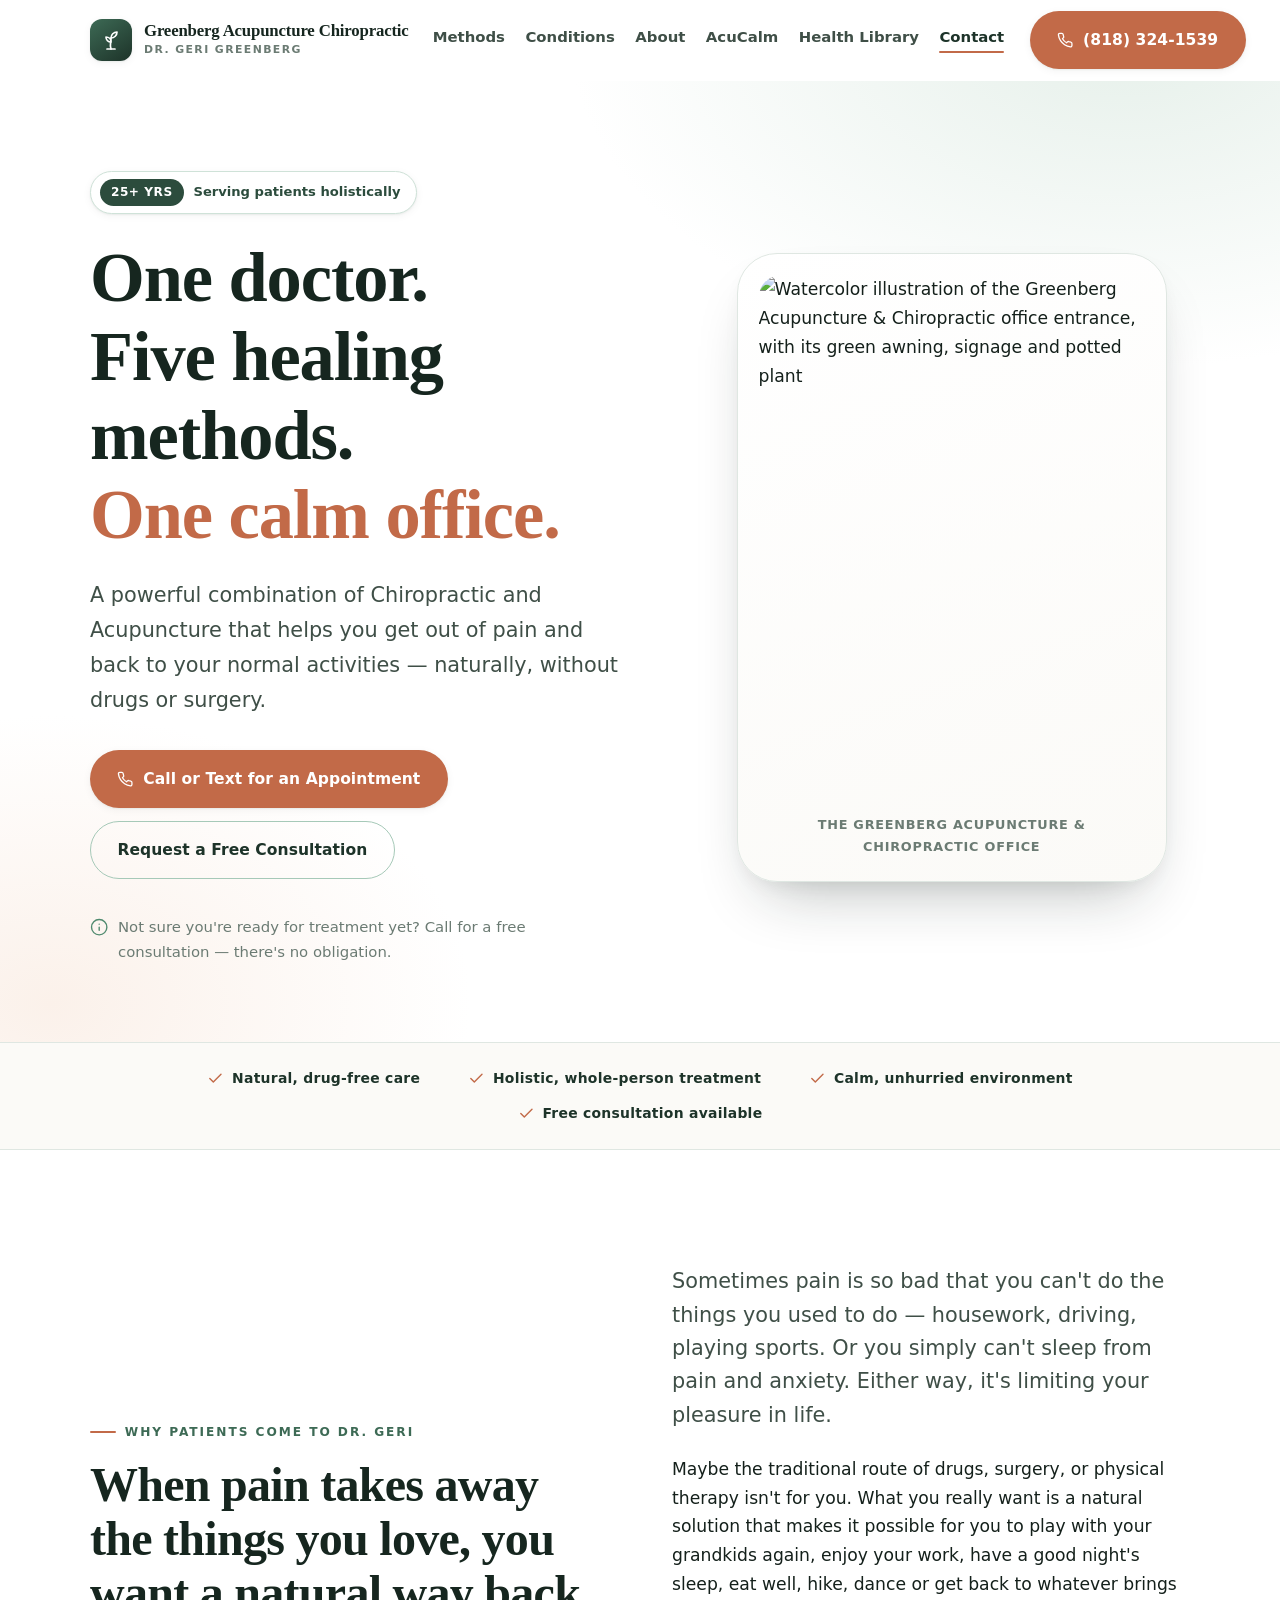
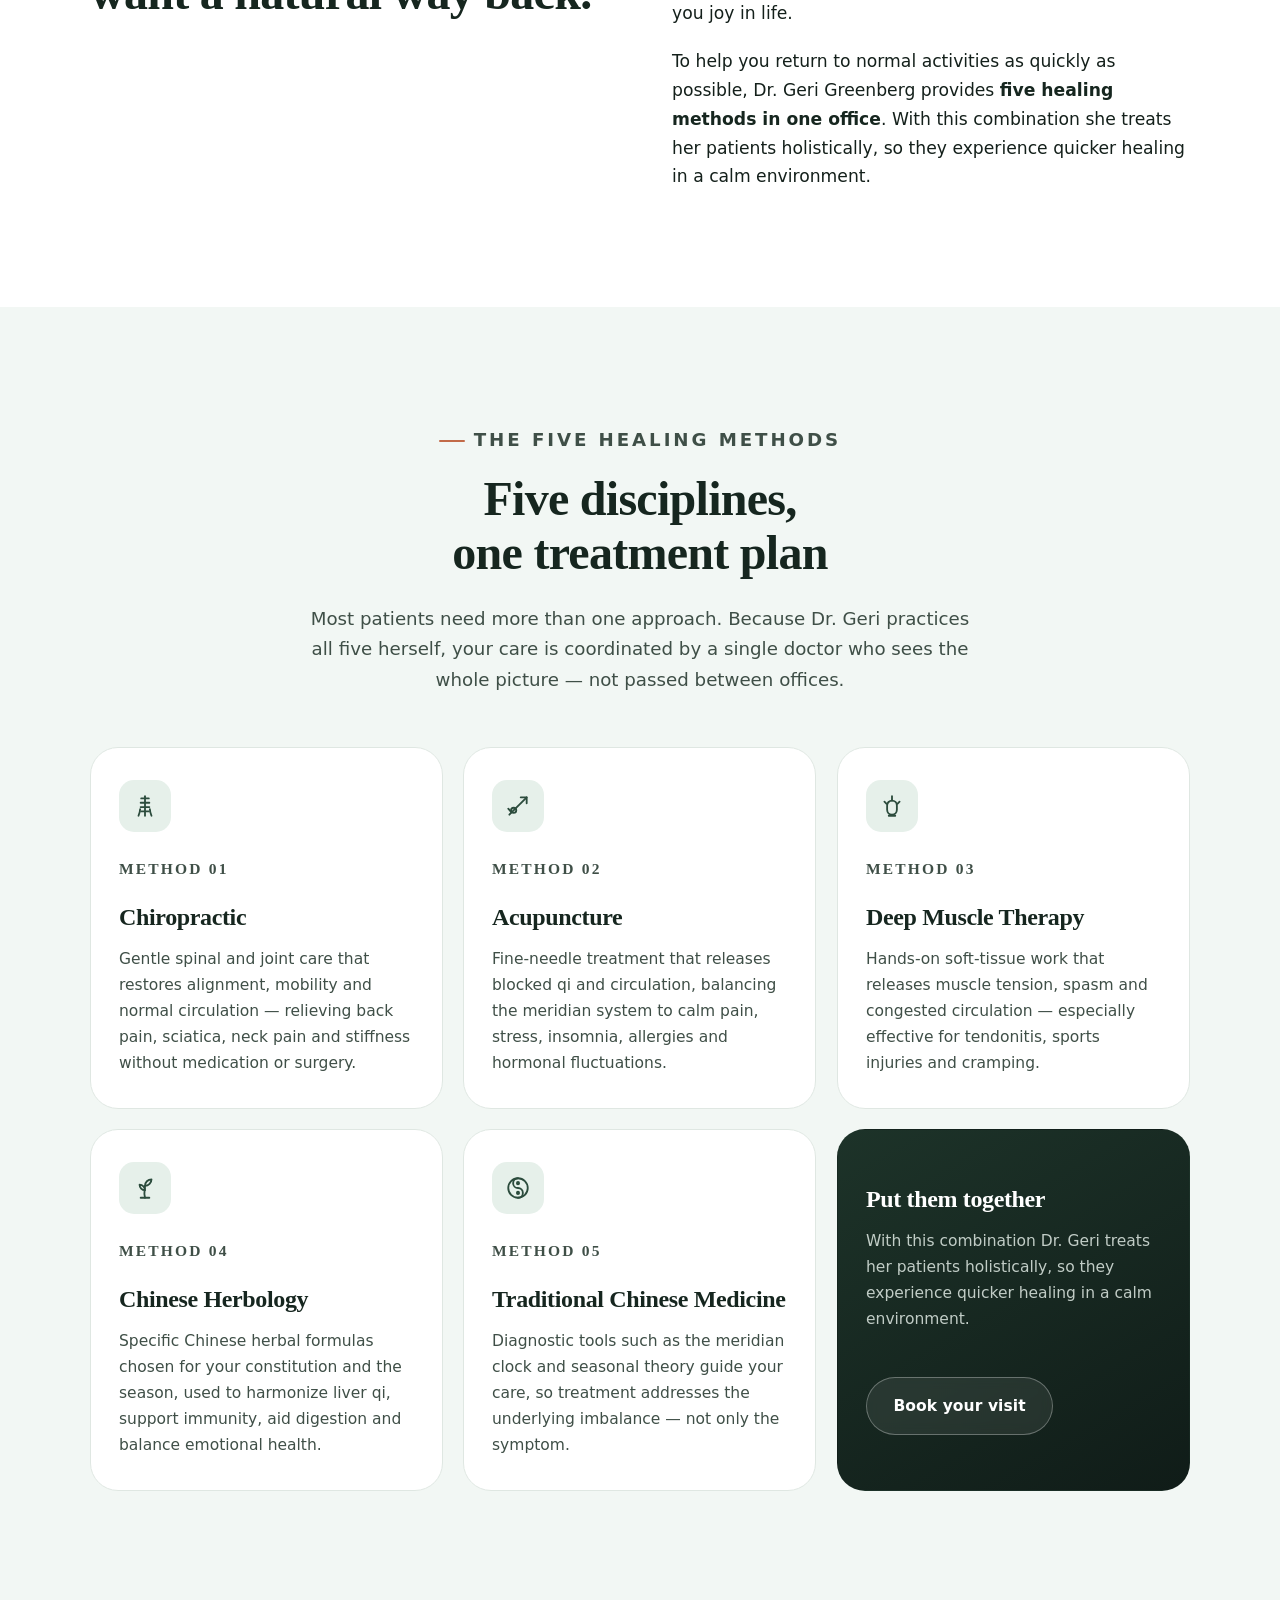
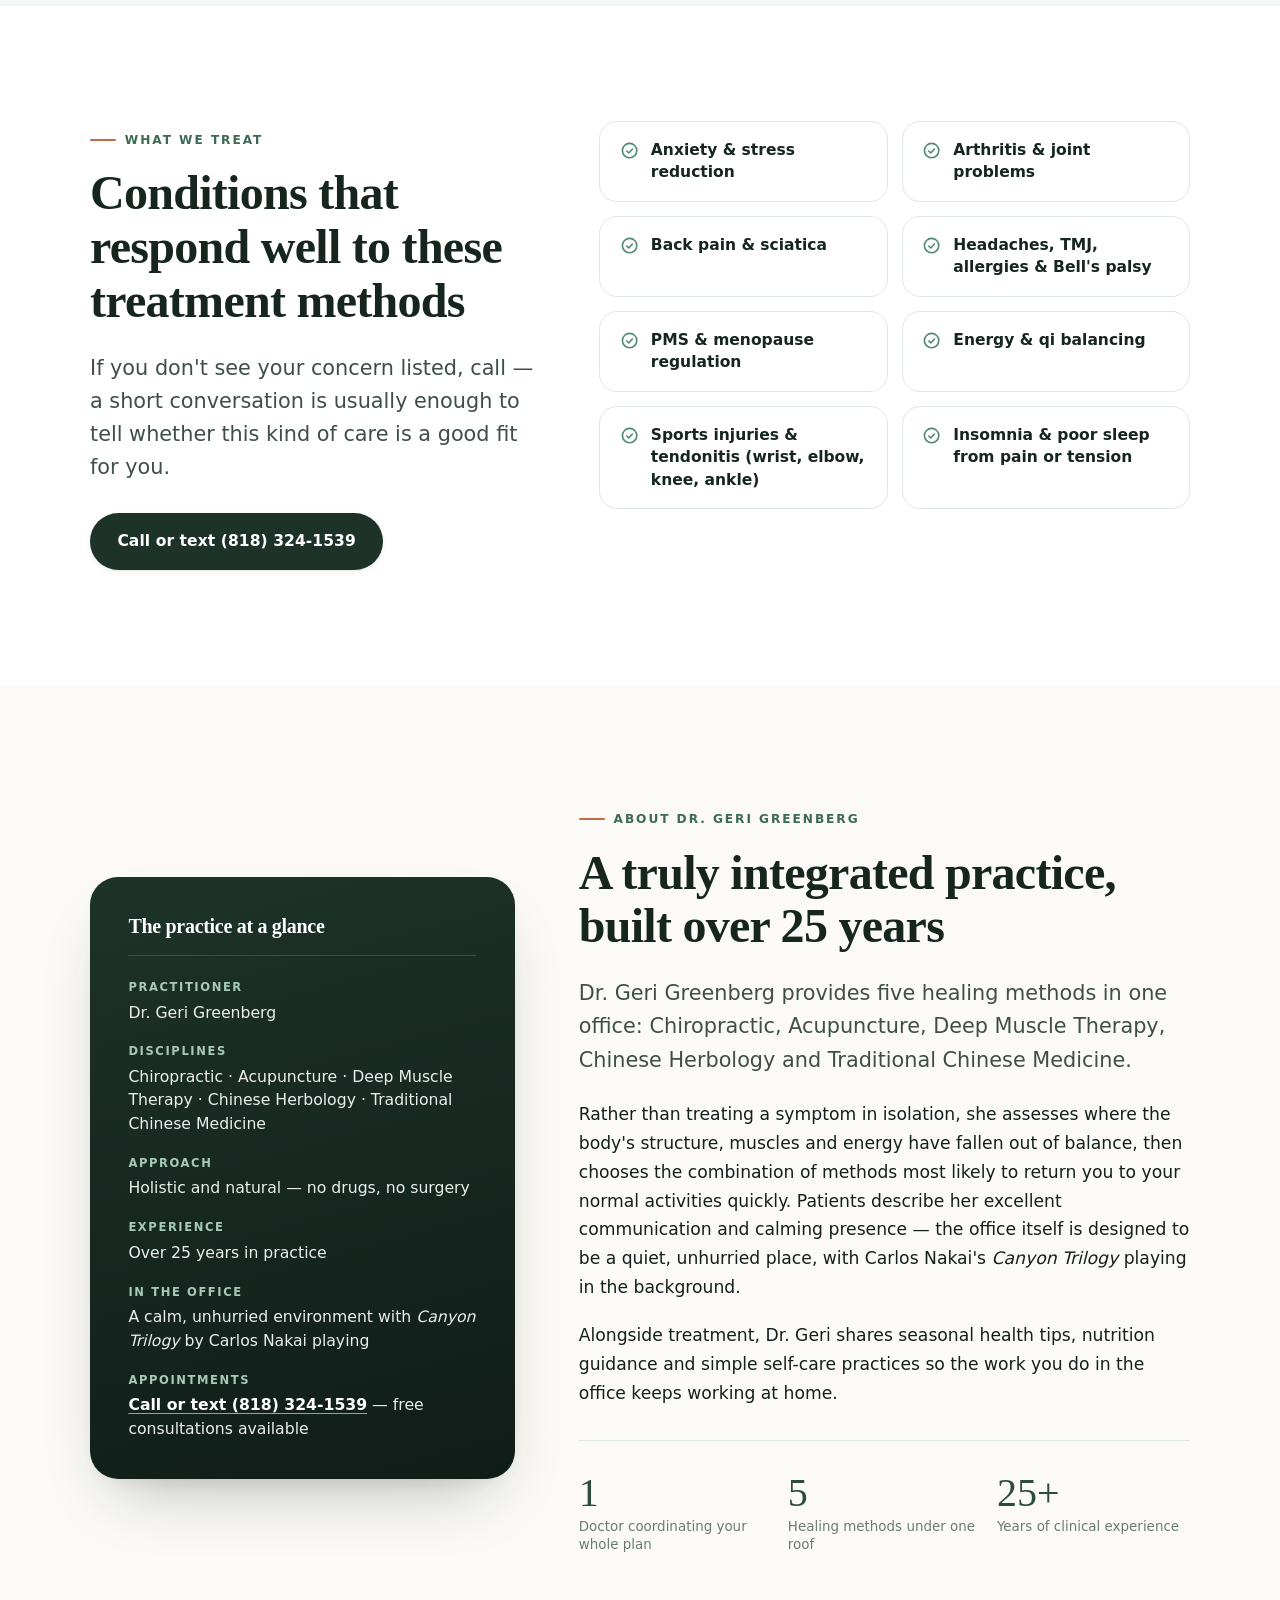
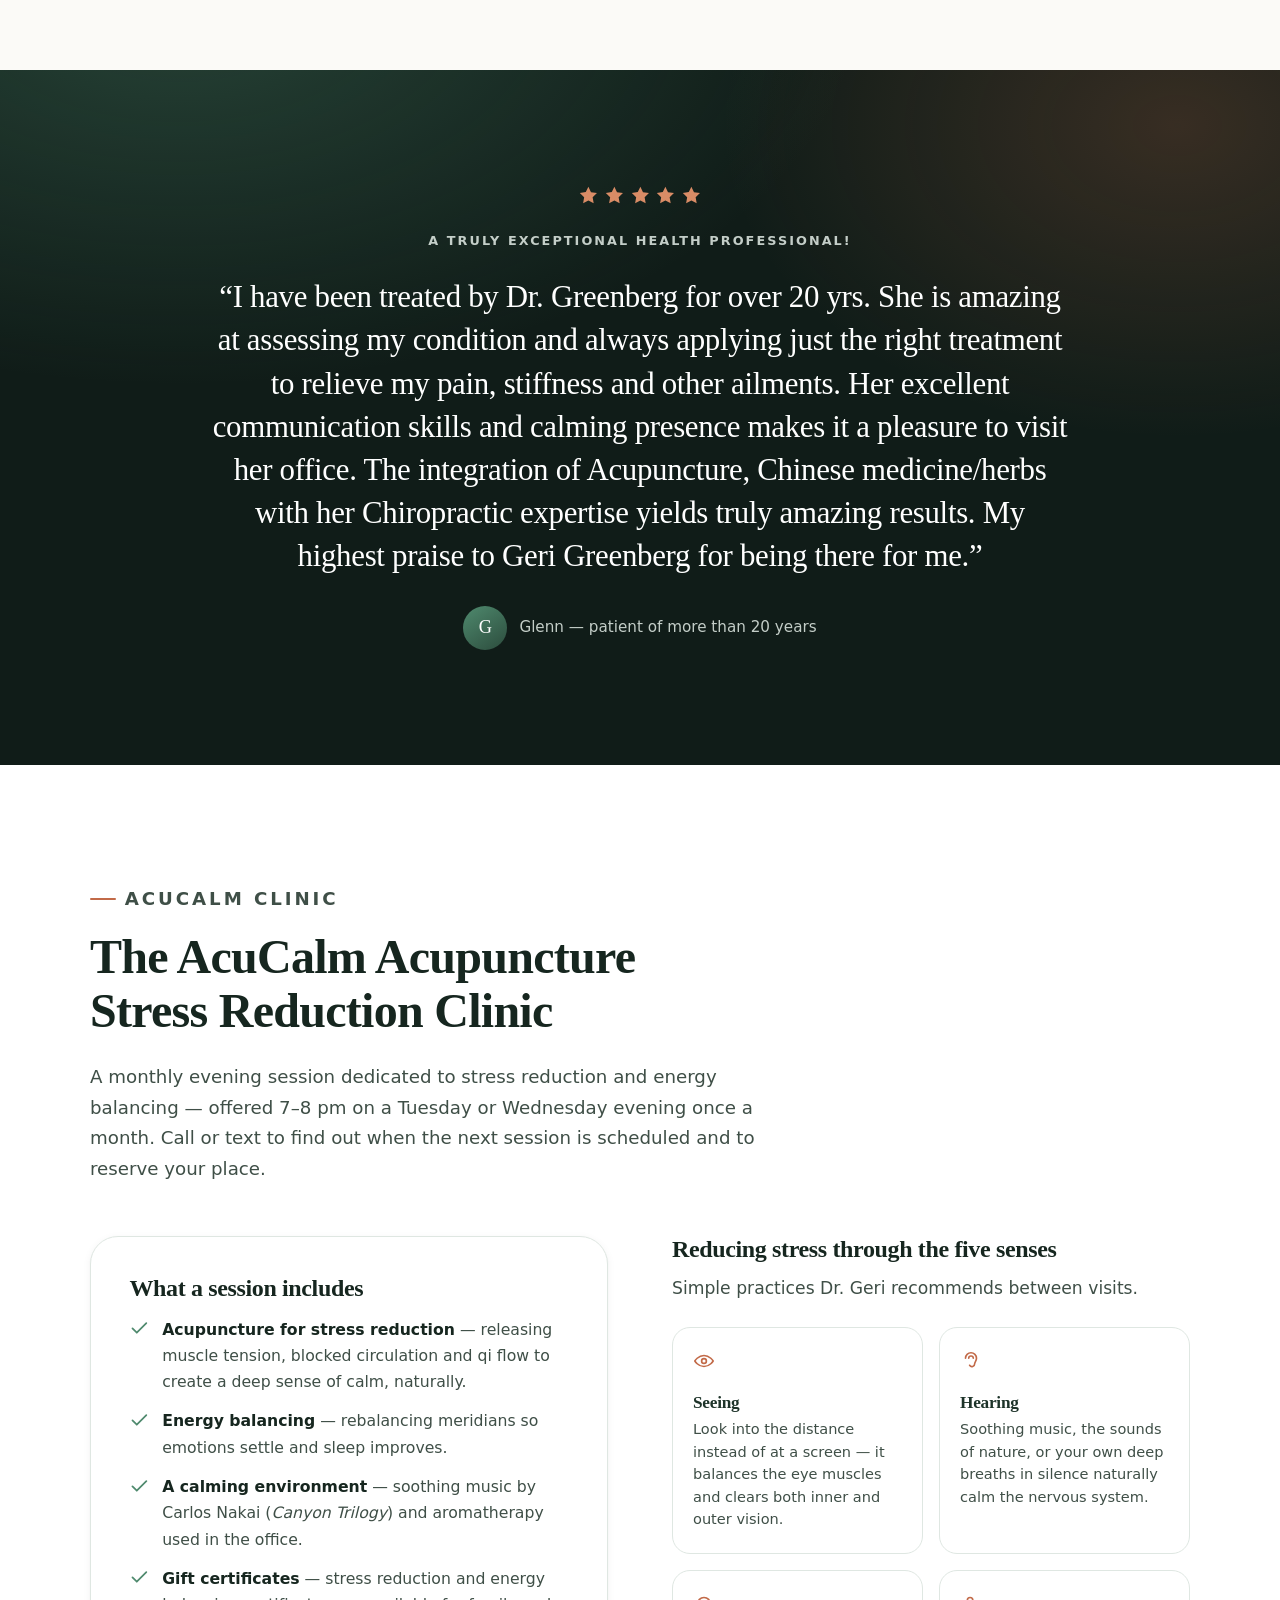
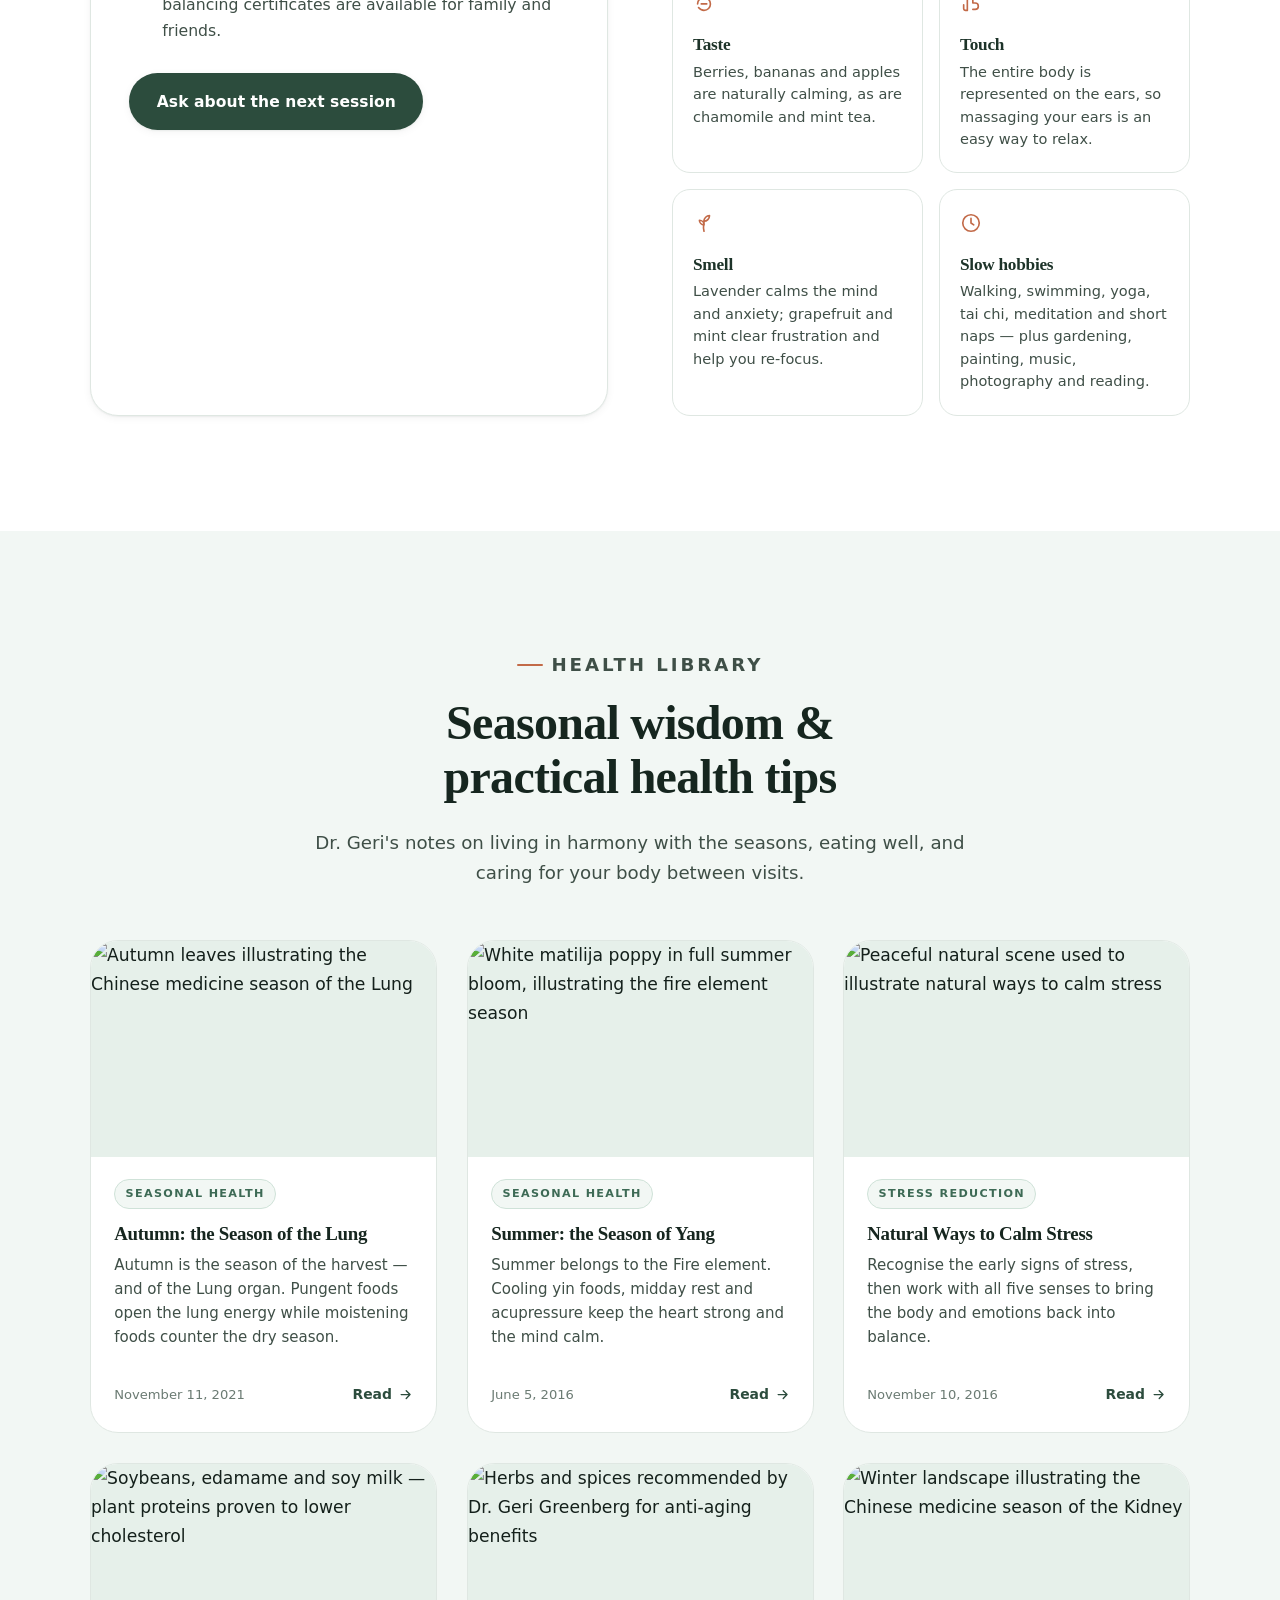
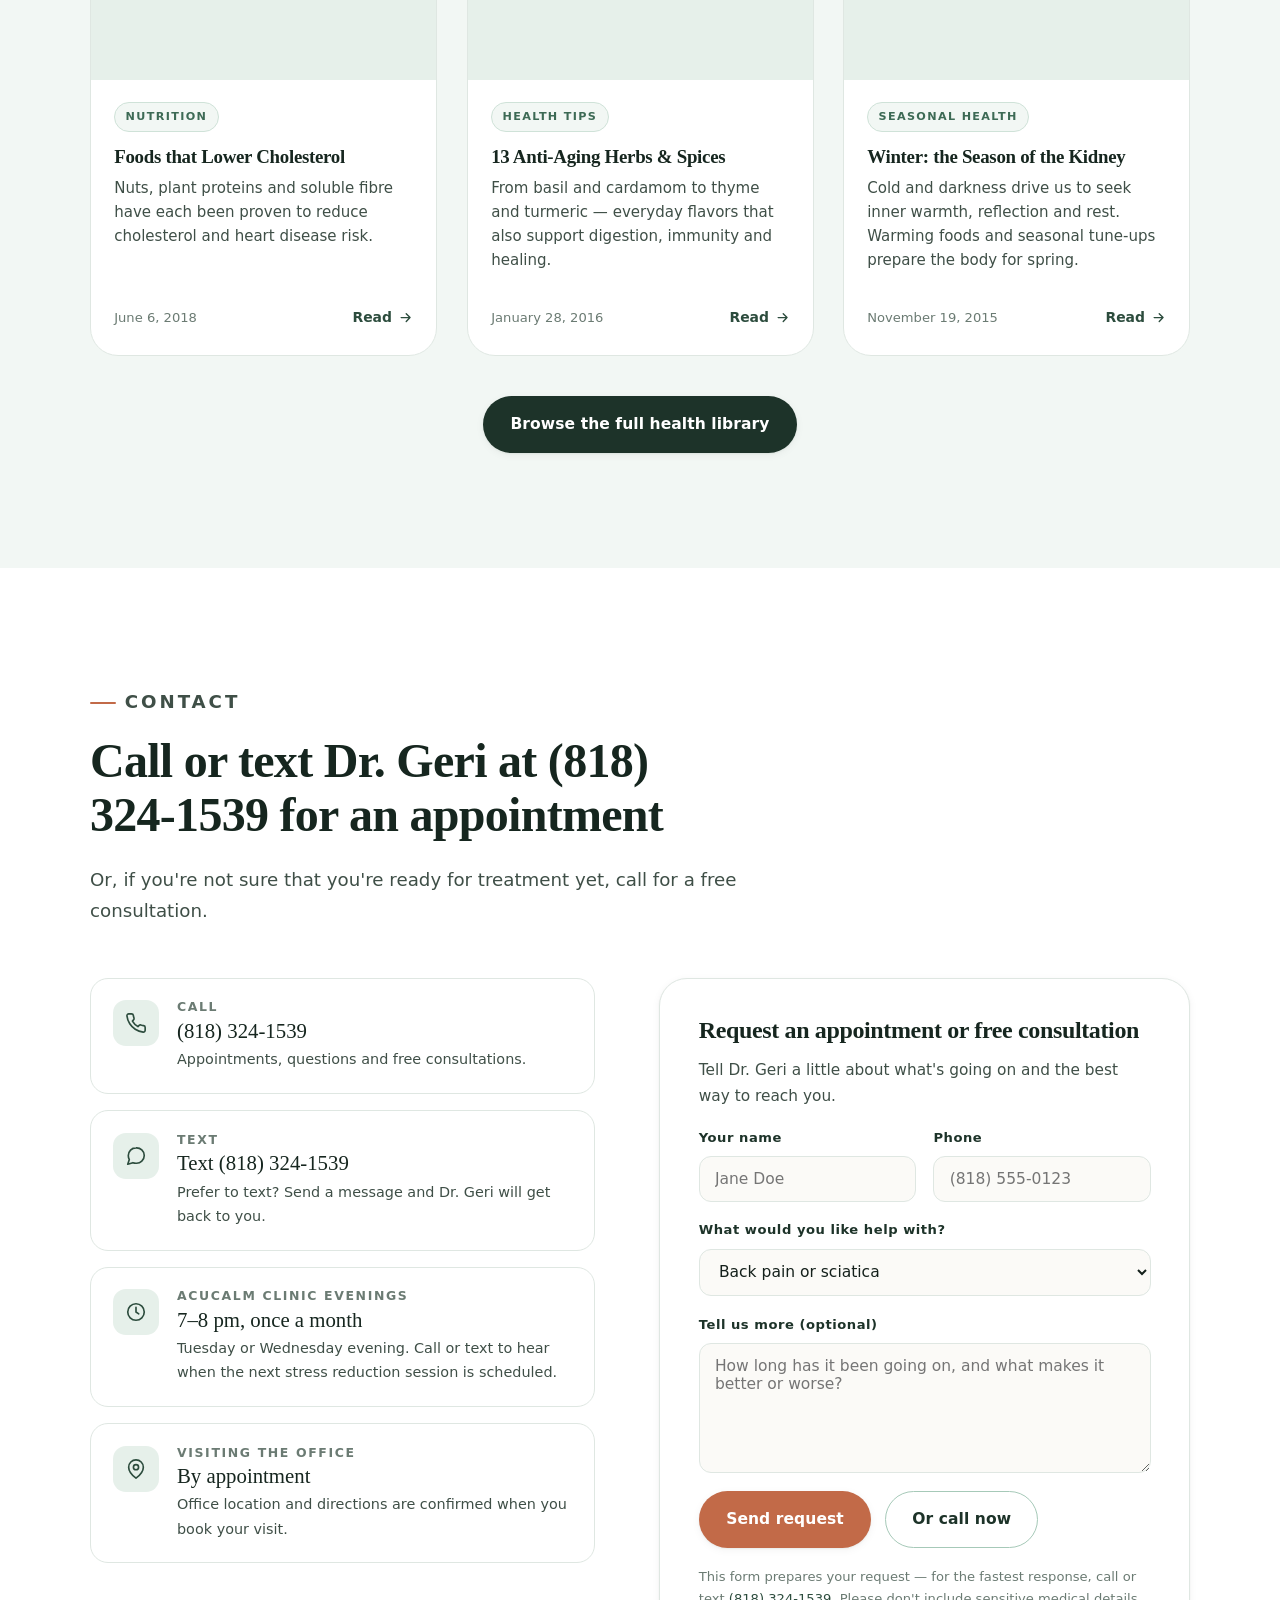
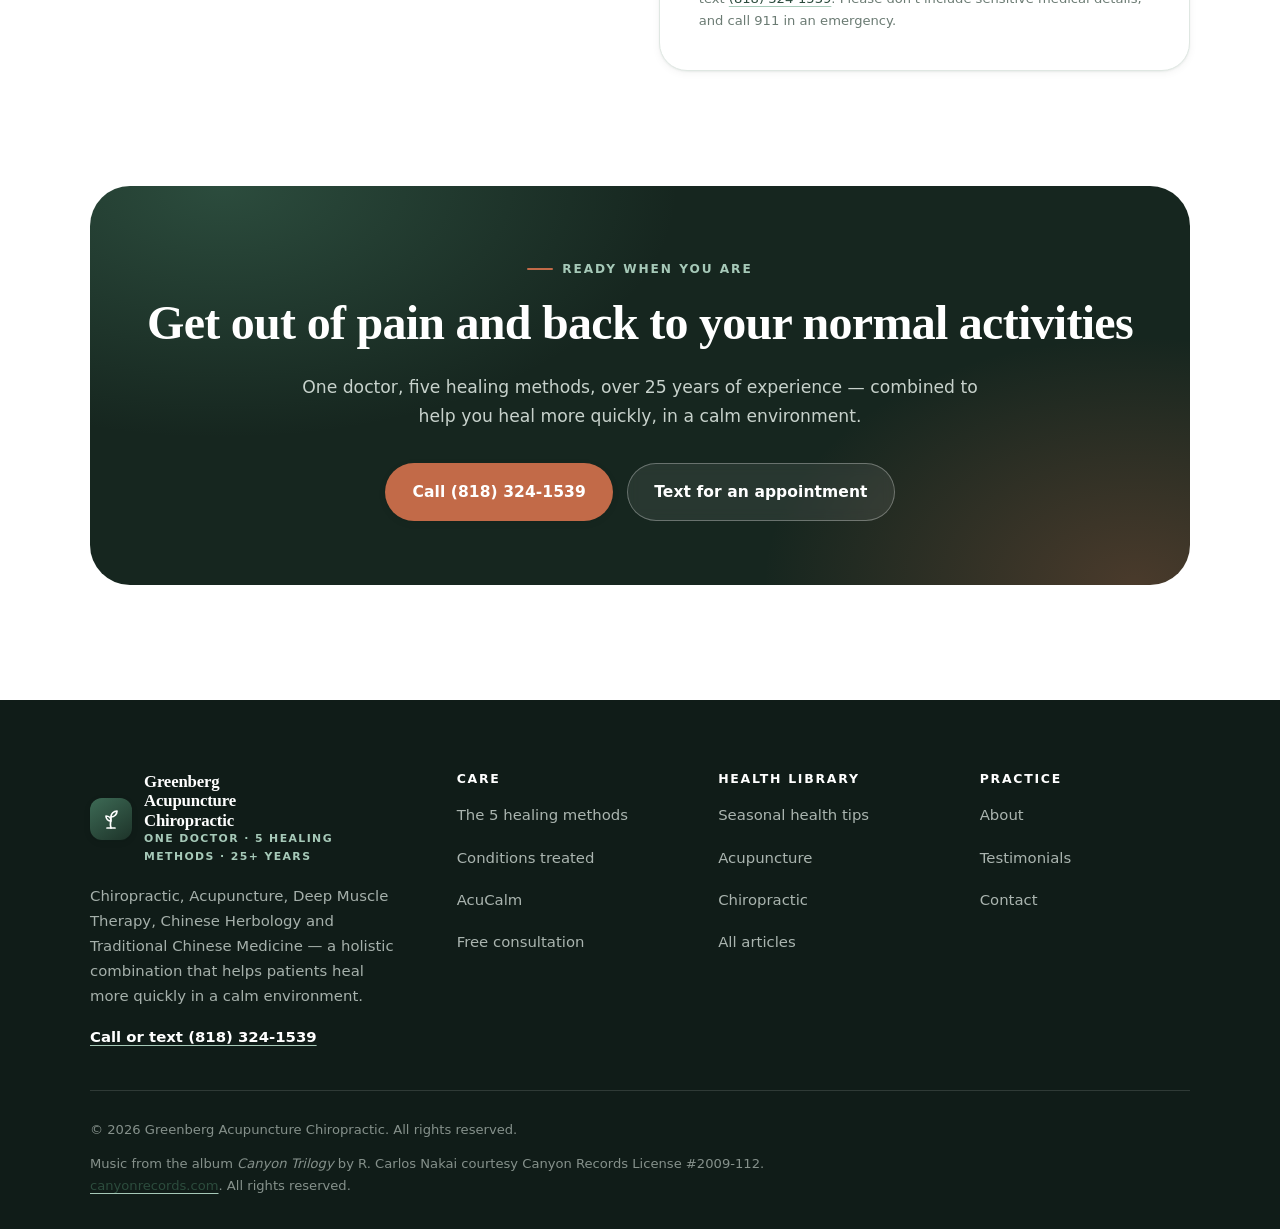
==== index.html @ 5a4ff33c "feat: website redesign" ====
<!DOCTYPE html>
<html lang="en">
<head>
<meta charset="utf-8">
<meta name="viewport" content="width=device-width, initial-scale=1">
<title>Greenberg Acupuncture Chiropractic | Dr. Geri Greenberg — 5 Healing Methods, One Office</title>
<meta name="description" content="Dr. Geri Greenberg combines Chiropractic, Acupuncture, Deep Muscle Therapy, Chinese Herbology and Traditional Chinese Medicine in one calm office. Over 25 years helping patients get out of pain naturally. Call or text (818) 324-1539.">
<meta name="keywords" content="acupuncture, chiropractic, Chinese herbology, deep muscle therapy, traditional Chinese medicine, back pain, sciatica, stress reduction, Dr. Geri Greenberg">
<meta name="author" content="Dr. Geri Greenberg, Greenberg Acupuncture Chiropractic">
<meta name="theme-color" content="#2c4c3d">
<link rel="canonical" href="https://drgerigreenberg.com/">

<!-- Open Graph / social -->
<meta property="og:type" content="website">
<meta property="og:site_name" content="Greenberg Acupuncture Chiropractic">
<meta property="og:title" content="Greenberg Acupuncture Chiropractic | One Doctor, 5 Healing Methods">
<meta property="og:description" content="A natural, holistic path out of pain — Chiropractic, Acupuncture, Deep Muscle Therapy, Chinese Herbology and Traditional Chinese Medicine with Dr. Geri Greenberg. Over 25 years of experience.">
<meta property="og:url" content="https://drgerigreenberg.com/">
<meta property="og:image" content="https://drgerigreenberg.com/wp-content/uploads/2015/03/image3.jpg">
<meta name="twitter:card" content="summary_large_image">
<meta name="twitter:title" content="Greenberg Acupuncture Chiropractic | One Doctor, 5 Healing Methods">
<meta name="twitter:description" content="Chiropractic, Acupuncture, Deep Muscle Therapy, Chinese Herbology and Traditional Chinese Medicine in one calm office.">

<link rel="icon" href="assets/favicon.svg" type="image/svg+xml">
<link rel="apple-touch-icon" href="assets/favicon.svg">
<link rel="stylesheet" href="assets/css/styles.css">

<script type="application/ld+json">
{
  "@context": "https://schema.org",
  "@type": "MedicalBusiness",
  "name": "Greenberg Acupuncture Chiropractic",
  "description": "One doctor, five healing methods: Chiropractic, Acupuncture, Deep Muscle Therapy, Chinese Herbology and Traditional Chinese Medicine. Over 25 years of experience.",
  "url": "https://drgerigreenberg.com/",
  "telephone": "+1-818-324-1539",
  "image": "https://drgerigreenberg.com/wp-content/uploads/2015/03/image3.jpg",
  "founder": { "@type": "Person", "name": "Dr. Geri Greenberg" },
  "medicalSpecialty": ["Chiropractic", "Acupuncture", "TraditionalChineseMedicine"],
  "availableService": [
    { "@type": "MedicalTherapy", "name": "Chiropractic" },
    { "@type": "MedicalTherapy", "name": "Acupuncture" },
    { "@type": "MedicalTherapy", "name": "Deep Muscle Therapy" },
    { "@type": "MedicalTherapy", "name": "Chinese Herbology" },
    { "@type": "MedicalTherapy", "name": "Traditional Chinese Medicine" }
  ]
}
</script>
</head>
<body>
<a class="skip-link" href="#main">Skip to main content</a>

<!-- ================= HEADER ================= -->
<header class="site-header" id="siteHeader">
  <div class="wrap header-inner">
    <a class="brand" href="index.html" aria-label="Greenberg Acupuncture Chiropractic — home">
      <span class="brand__mark" aria-hidden="true">
        <svg viewBox="0 0 24 24" fill="none" stroke="currentColor" stroke-width="1.7" stroke-linecap="round" stroke-linejoin="round">
          <path d="M12 21c-1.5-4 0-7 0-11"></path>
          <path d="M12 10c0-3.3 2.7-6 6-6 0 3.3-2.7 6-6 6z"></path>
          <path d="M12 14c0-2.8-2.2-5-5-5 0 2.8 2.2 5 5 5z"></path>
          <path d="M8 21h8"></path>
        </svg>
      </span>
      <span>
        <span class="brand__name">Greenberg Acupuncture Chiropractic</span>
        <span class="brand__tag">Dr. Geri Greenberg</span>
      </span>
    </a>

    <button class="nav-toggle" id="navToggle" type="button" aria-expanded="false" aria-controls="primaryNav" aria-label="Open navigation menu">
      <span class="nav-toggle__bars" aria-hidden="true"><span></span><span></span><span></span></span>
    </button>

    <nav class="nav" id="primaryNav" aria-label="Primary">
      <ul class="nav__list">
        <li><a class="nav__link" href="#methods">Methods</a></li>
        <li><a class="nav__link" href="#conditions">Conditions</a></li>
        <li><a class="nav__link" href="#about">About</a></li>
        <li><a class="nav__link" href="#acucalm">AcuCalm</a></li>
        <li><a class="nav__link" href="health-library.html">Health Library</a></li>
        <li><a class="nav__link" href="#contact">Contact</a></li>
      </ul>
      <div class="nav__cta">
        <a class="btn btn--primary" href="tel:+18183241539">
          <svg viewBox="0 0 24 24" fill="none" stroke="currentColor" stroke-width="1.9" stroke-linecap="round" stroke-linejoin="round" aria-hidden="true"><path d="M22 16.9v3a2 2 0 0 1-2.2 2 19.8 19.8 0 0 1-8.6-3.1 19.5 19.5 0 0 1-6-6A19.8 19.8 0 0 1 2.1 4.2 2 2 0 0 1 4.1 2h3a2 2 0 0 1 2 1.7c.1 1 .4 1.9.7 2.8a2 2 0 0 1-.5 2.1L8.1 9.9a16 16 0 0 0 6 6l1.3-1.3a2 2 0 0 1 2.1-.4c.9.3 1.8.6 2.8.7a2 2 0 0 1 1.7 2z"/></svg>
          (818) 324-1539
        </a>
      </div>
    </nav>
  </div>
</header>

<main id="main">

  <!-- ================= HERO ================= -->
  <section class="hero">
    <div class="wrap hero__grid">
      <div class="hero__content">
        <span class="hero__badge"><b>25+ YRS</b> Serving patients holistically</span>
        <h1>One doctor.<br>Five healing methods.<br><em>One calm office.</em></h1>
        <p class="hero__sub">
          A powerful combination of Chiropractic and Acupuncture that helps you get out of pain
          and back to your normal activities — naturally, without drugs or surgery.
        </p>
        <div class="btn-row hero__cta">
          <a class="btn btn--primary" href="tel:+18183241539">
            <svg viewBox="0 0 24 24" fill="none" stroke="currentColor" stroke-width="1.9" stroke-linecap="round" stroke-linejoin="round" aria-hidden="true"><path d="M22 16.9v3a2 2 0 0 1-2.2 2 19.8 19.8 0 0 1-8.6-3.1 19.5 19.5 0 0 1-6-6A19.8 19.8 0 0 1 2.1 4.2 2 2 0 0 1 4.1 2h3a2 2 0 0 1 2 1.7c.1 1 .4 1.9.7 2.8a2 2 0 0 1-.5 2.1L8.1 9.9a16 16 0 0 0 6 6l1.3-1.3a2 2 0 0 1 2.1-.4c.9.3 1.8.6 2.8.7a2 2 0 0 1 1.7 2z"/></svg>
            Call or Text for an Appointment
          </a>
          <a class="btn btn--ghost" href="#contact">Request a Free Consultation</a>
        </div>
        <p class="hero__note">
          <svg viewBox="0 0 24 24" fill="none" stroke="currentColor" stroke-width="1.8" stroke-linecap="round" stroke-linejoin="round" aria-hidden="true"><circle cx="12" cy="12" r="10"/><path d="M12 16v-4M12 8h.01"/></svg>
          Not sure you're ready for treatment yet? Call for a free consultation — there's no obligation.
        </p>
      </div>

      <div class="hero__media">
        <span class="hero__blob" aria-hidden="true"></span>
        <figure class="hero__figure">
          <img src="https://drgerigreenberg.com/wp-content/uploads/2015/03/image3.jpg"
               alt="Watercolor illustration of the Greenberg Acupuncture &amp; Chiropractic office entrance, with its green awning, signage and potted plant"
               width="640" height="869" fetchpriority="high">
          <figcaption>The Greenberg Acupuncture &amp; Chiropractic office</figcaption>
        </figure>
      </div>
    </div>
  </section>

  <!-- ================= TRUST STRIP ================= -->
  <div class="trust">
    <div class="wrap">
      <ul class="trust__list">
        <li><svg viewBox="0 0 24 24" fill="none" stroke="currentColor" stroke-width="2" stroke-linecap="round" stroke-linejoin="round" aria-hidden="true"><path d="M20 6 9 17l-5-5"/></svg>Natural, drug-free care</li>
        <li><svg viewBox="0 0 24 24" fill="none" stroke="currentColor" stroke-width="2" stroke-linecap="round" stroke-linejoin="round" aria-hidden="true"><path d="M20 6 9 17l-5-5"/></svg>Holistic, whole-person treatment</li>
        <li><svg viewBox="0 0 24 24" fill="none" stroke="currentColor" stroke-width="2" stroke-linecap="round" stroke-linejoin="round" aria-hidden="true"><path d="M20 6 9 17l-5-5"/></svg>Calm, unhurried environment</li>
        <li><svg viewBox="0 0 24 24" fill="none" stroke="currentColor" stroke-width="2" stroke-linecap="round" stroke-linejoin="round" aria-hidden="true"><path d="M20 6 9 17l-5-5"/></svg>Free consultation available</li>
      </ul>
    </div>
  </div>

  <!-- ================= INTRO / PROBLEM ================= -->
  <section class="section">
    <div class="wrap">
      <div class="split">
        <div>
          <p class="eyebrow">Why patients come to Dr. Geri</p>
          <h2>When pain takes away the things you love, you want a natural way back.</h2>
        </div>
        <div>
          <p class="lede">
            Sometimes pain is so bad that you can't do the things you used to do — housework, driving,
            playing sports. Or you simply can't sleep from pain and anxiety. Either way, it's limiting
            your pleasure in life.
          </p>
          <p>
            Maybe the traditional route of drugs, surgery, or physical therapy isn't for you. What you
            really want is a natural solution that makes it possible for you to play with your grandkids
            again, enjoy your work, have a good night's sleep, eat well, hike, dance or get back to
            whatever brings you joy in life.
          </p>
          <p>
            To help you return to normal activities as quickly as possible, Dr. Geri Greenberg provides
            <strong>five healing methods in one office</strong>. With this combination she treats her patients
            holistically, so they experience quicker healing in a calm environment.
          </p>
        </div>
      </div>
    </div>
  </section>

  <!-- ================= 5 METHODS ================= -->
  <section class="section section--tint" id="methods">
    <div class="wrap">
      <div class="section-head section-head--center">
        <p class="eyebrow">The five healing methods</p>
        <h2>Five disciplines, one treatment plan</h2>
        <p>Most patients need more than one approach. Because Dr. Geri practices all five herself, your
          care is coordinated by a single doctor who sees the whole picture — not passed between offices.</p>
      </div>

      <div class="methods">
        <article class="method reveal">
          <span class="method__icon" aria-hidden="true">
            <svg viewBox="0 0 24 24" fill="none" stroke="currentColor" stroke-width="1.7" stroke-linecap="round" stroke-linejoin="round"><path d="M12 3v18"/><path d="M8.5 5h7M8 9h8M8 13h8M8.5 17h7"/><path d="M6 21c1-2.5 1.5-4 1.5-6M18 21c-1-2.5-1.5-4-1.5-6"/></svg>
          </span>
          <p class="method__num">METHOD 01</p>
          <h3>Chiropractic</h3>
          <p>Gentle spinal and joint care that restores alignment, mobility and normal circulation — relieving
            back pain, sciatica, neck pain and stiffness without medication or surgery.</p>
        </article>

        <article class="method reveal">
          <span class="method__icon" aria-hidden="true">
            <svg viewBox="0 0 24 24" fill="none" stroke="currentColor" stroke-width="1.7" stroke-linecap="round" stroke-linejoin="round"><path d="M4 20 20 4"/><path d="M14.5 4H20v5.5"/><circle cx="8" cy="16" r="2.4"/><path d="M3 14.5 5.8 17.7"/></svg>
          </span>
          <p class="method__num">METHOD 02</p>
          <h3>Acupuncture</h3>
          <p>Fine-needle treatment that releases blocked qi and circulation, balancing the meridian system to
            calm pain, stress, insomnia, allergies and hormonal fluctuations.</p>
        </article>

        <article class="method reveal">
          <span class="method__icon" aria-hidden="true">
            <svg viewBox="0 0 24 24" fill="none" stroke="currentColor" stroke-width="1.7" stroke-linecap="round" stroke-linejoin="round"><path d="M7.5 11.5a4.5 4.5 0 0 1 9 0v4a4.5 4.5 0 0 1-9 0z"/><path d="M12 3v4M5 8l2 2M19 8l-2 2M9 21h6"/></svg>
          </span>
          <p class="method__num">METHOD 03</p>
          <h3>Deep Muscle Therapy</h3>
          <p>Hands-on soft-tissue work that releases muscle tension, spasm and congested circulation — especially
            effective for tendonitis, sports injuries and cramping.</p>
        </article>

        <article class="method reveal">
          <span class="method__icon" aria-hidden="true">
            <svg viewBox="0 0 24 24" fill="none" stroke="currentColor" stroke-width="1.7" stroke-linecap="round" stroke-linejoin="round"><path d="M12 21c-1.5-4 0-7 0-11"/><path d="M12 10c0-3.3 2.7-6 6-6 0 3.3-2.7 6-6 6z"/><path d="M12 14c0-2.8-2.2-5-5-5 0 2.8 2.2 5 5 5z"/><path d="M8 21h8"/></svg>
          </span>
          <p class="method__num">METHOD 04</p>
          <h3>Chinese Herbology</h3>
          <p>Specific Chinese herbal formulas chosen for your constitution and the season, used to harmonize
            liver qi, support immunity, aid digestion and balance emotional health.</p>
        </article>

        <article class="method reveal">
          <span class="method__icon" aria-hidden="true">
            <svg viewBox="0 0 24 24" fill="none" stroke="currentColor" stroke-width="1.7" stroke-linecap="round" stroke-linejoin="round"><circle cx="12" cy="12" r="9"/><path d="M12 3a4.5 4.5 0 0 0 0 9 4.5 4.5 0 0 1 0 9"/><circle cx="12" cy="7.5" r="1"/><circle cx="12" cy="16.5" r="1"/></svg>
          </span>
          <p class="method__num">METHOD 05</p>
          <h3>Traditional Chinese Medicine</h3>
          <p>Diagnostic tools such as the meridian clock and seasonal theory guide your care, so treatment
            addresses the underlying imbalance — not only the symptom.</p>
        </article>

        <article class="method reveal" style="background:linear-gradient(150deg,var(--sage-800),var(--sage-950));border-color:transparent;color:#fff;justify-content:center;">
          <h3 style="color:#fff;">Put them together</h3>
          <p style="color:rgba(230,240,234,.82);">
            With this combination Dr. Geri treats her patients holistically, so they experience quicker
            healing in a calm environment.
          </p>
          <div class="btn-row" style="margin-top:1.4rem;">
            <a class="btn btn--light" href="tel:+18183241539">Book your visit</a>
          </div>
        </article>
      </div>
    </div>
  </section>

  <!-- ================= CONDITIONS ================= -->
  <section class="section" id="conditions">
    <div class="wrap conditions-layout">
      <div>
        <p class="eyebrow">What we treat</p>
        <h2>Conditions that respond well to these treatment methods</h2>
        <p class="lede">If you don't see your concern listed, call — a short conversation is usually enough
          to tell whether this kind of care is a good fit for you.</p>
        <div class="btn-row" style="margin-top:1.75rem;">
          <a class="btn btn--dark" href="tel:+18183241539">Call or text (818) 324-1539</a>
        </div>
      </div>

      <ul class="conditions">
        <li><svg viewBox="0 0 24 24" fill="none" stroke="currentColor" stroke-width="2" stroke-linecap="round" stroke-linejoin="round" aria-hidden="true"><circle cx="12" cy="12" r="9"/><path d="M8.5 12.5 11 15l4.5-5"/></svg>Anxiety &amp; stress reduction</li>
        <li><svg viewBox="0 0 24 24" fill="none" stroke="currentColor" stroke-width="2" stroke-linecap="round" stroke-linejoin="round" aria-hidden="true"><circle cx="12" cy="12" r="9"/><path d="M8.5 12.5 11 15l4.5-5"/></svg>Arthritis &amp; joint problems</li>
        <li><svg viewBox="0 0 24 24" fill="none" stroke="currentColor" stroke-width="2" stroke-linecap="round" stroke-linejoin="round" aria-hidden="true"><circle cx="12" cy="12" r="9"/><path d="M8.5 12.5 11 15l4.5-5"/></svg>Back pain &amp; sciatica</li>
        <li><svg viewBox="0 0 24 24" fill="none" stroke="currentColor" stroke-width="2" stroke-linecap="round" stroke-linejoin="round" aria-hidden="true"><circle cx="12" cy="12" r="9"/><path d="M8.5 12.5 11 15l4.5-5"/></svg>Headaches, TMJ, allergies &amp; Bell's palsy</li>
        <li><svg viewBox="0 0 24 24" fill="none" stroke="currentColor" stroke-width="2" stroke-linecap="round" stroke-linejoin="round" aria-hidden="true"><circle cx="12" cy="12" r="9"/><path d="M8.5 12.5 11 15l4.5-5"/></svg>PMS &amp; menopause regulation</li>
        <li><svg viewBox="0 0 24 24" fill="none" stroke="currentColor" stroke-width="2" stroke-linecap="round" stroke-linejoin="round" aria-hidden="true"><circle cx="12" cy="12" r="9"/><path d="M8.5 12.5 11 15l4.5-5"/></svg>Energy &amp; qi balancing</li>
        <li><svg viewBox="0 0 24 24" fill="none" stroke="currentColor" stroke-width="2" stroke-linecap="round" stroke-linejoin="round" aria-hidden="true"><circle cx="12" cy="12" r="9"/><path d="M8.5 12.5 11 15l4.5-5"/></svg>Sports injuries &amp; tendonitis (wrist, elbow, knee, ankle)</li>
        <li><svg viewBox="0 0 24 24" fill="none" stroke="currentColor" stroke-width="2" stroke-linecap="round" stroke-linejoin="round" aria-hidden="true"><circle cx="12" cy="12" r="9"/><path d="M8.5 12.5 11 15l4.5-5"/></svg>Insomnia &amp; poor sleep from pain or tension</li>
      </ul>
    </div>
  </section>

  <!-- ================= ABOUT ================= -->
  <section class="section section--warm" id="about">
    <div class="wrap about-grid">
      <aside class="about__panel reveal" aria-label="The practice at a glance">
        <h3>The practice at a glance</h3>
        <dl class="spec-list">
          <div>
            <dt>Practitioner</dt>
            <dd>Dr. Geri Greenberg</dd>
          </div>
          <div>
            <dt>Disciplines</dt>
            <dd>Chiropractic · Acupuncture · Deep Muscle Therapy · Chinese Herbology · Traditional Chinese Medicine</dd>
          </div>
          <div>
            <dt>Approach</dt>
            <dd>Holistic and natural — no drugs, no surgery</dd>
          </div>
          <div>
            <dt>Experience</dt>
            <dd>Over 25 years in practice</dd>
          </div>
          <div>
            <dt>In the office</dt>
            <dd>A calm, unhurried environment with <em>Canyon Trilogy</em> by Carlos Nakai playing</dd>
          </div>
          <div>
            <dt>Appointments</dt>
            <dd><a href="tel:+18183241539">Call or text (818) 324-1539</a> — free consultations available</dd>
          </div>
        </dl>
      </aside>

      <div>
        <p class="eyebrow">About Dr. Geri Greenberg</p>
        <h2>A truly integrated practice, built over 25 years</h2>
        <p class="lede">
          Dr. Geri Greenberg provides five healing methods in one office: Chiropractic, Acupuncture,
          Deep Muscle Therapy, Chinese Herbology and Traditional Chinese Medicine.
        </p>
        <p>
          Rather than treating a symptom in isolation, she assesses where the body's structure, muscles
          and energy have fallen out of balance, then chooses the combination of methods most likely to
          return you to your normal activities quickly. Patients describe her excellent communication
          and calming presence — the office itself is designed to be a quiet, unhurried place, with
          Carlos Nakai's <em>Canyon Trilogy</em> playing in the background.
        </p>
        <p>
          Alongside treatment, Dr. Geri shares seasonal health tips, nutrition guidance and simple
          self-care practices so the work you do in the office keeps working at home.
        </p>

        <div class="stat-row">
          <div class="stat">
            <span class="stat__value">1</span>
            <span class="stat__label">Doctor coordinating your whole plan</span>
          </div>
          <div class="stat">
            <span class="stat__value">5</span>
            <span class="stat__label">Healing methods under one roof</span>
          </div>
          <div class="stat">
            <span class="stat__value">25+</span>
            <span class="stat__label">Years of clinical experience</span>
          </div>
        </div>
      </div>
    </div>
  </section>

  <!-- ================= TESTIMONIAL ================= -->
  <section class="section section--dark" id="testimonials">
    <div class="wrap">
      <div class="quote">
        <div class="quote__stars" aria-label="Five star review">
          <svg viewBox="0 0 24 24" fill="currentColor" aria-hidden="true"><path d="m12 2 3 6.3 6.9 1-5 4.9 1.2 6.8-6.1-3.2-6.1 3.2L7.1 14l-5-4.9 6.9-1z"/></svg>
          <svg viewBox="0 0 24 24" fill="currentColor" aria-hidden="true"><path d="m12 2 3 6.3 6.9 1-5 4.9 1.2 6.8-6.1-3.2-6.1 3.2L7.1 14l-5-4.9 6.9-1z"/></svg>
          <svg viewBox="0 0 24 24" fill="currentColor" aria-hidden="true"><path d="m12 2 3 6.3 6.9 1-5 4.9 1.2 6.8-6.1-3.2-6.1 3.2L7.1 14l-5-4.9 6.9-1z"/></svg>
          <svg viewBox="0 0 24 24" fill="currentColor" aria-hidden="true"><path d="m12 2 3 6.3 6.9 1-5 4.9 1.2 6.8-6.1-3.2-6.1 3.2L7.1 14l-5-4.9 6.9-1z"/></svg>
          <svg viewBox="0 0 24 24" fill="currentColor" aria-hidden="true"><path d="m12 2 3 6.3 6.9 1-5 4.9 1.2 6.8-6.1-3.2-6.1 3.2L7.1 14l-5-4.9 6.9-1z"/></svg>
        </div>
        <p class="quote__title">A truly exceptional health professional!</p>
        <blockquote>
          <p>“I have been treated by Dr. Greenberg for over 20 yrs. She is amazing at assessing my condition
          and always applying just the right treatment to relieve my pain, stiffness and other ailments.
          Her excellent communication skills and calming presence makes it a pleasure to visit her office.
          The integration of Acupuncture, Chinese medicine/herbs with her Chiropractic expertise yields
          truly amazing results. My highest praise to Geri Greenberg for being there for me.”</p>
        </blockquote>
        <p class="quote__author">
          <span class="quote__avatar" aria-hidden="true">G</span>
          <span>Glenn — patient of more than 20 years</span>
        </p>
      </div>
    </div>
  </section>

  <!-- ================= ACUCALM ================= -->
  <section class="section" id="acucalm">
    <div class="wrap">
      <div class="section-head">
        <p class="eyebrow">AcuCalm Clinic</p>
        <h2>The AcuCalm Acupuncture Stress Reduction Clinic</h2>
        <p>A monthly evening session dedicated to stress reduction and energy balancing — offered
          7–8&nbsp;pm on a Tuesday or Wednesday evening once a month. Call or text to find out when the
          next session is scheduled and to reserve your place.</p>
      </div>

      <div class="split" style="align-items:stretch;">
        <div class="panel reveal">
          <h3>What a session includes</h3>
          <ul class="check-list">
            <li><svg viewBox="0 0 24 24" fill="none" stroke="currentColor" stroke-width="2" stroke-linecap="round" stroke-linejoin="round" aria-hidden="true"><path d="M20 6 9 17l-5-5"/></svg><span><b>Acupuncture for stress reduction</b> — releasing muscle tension, blocked circulation and qi flow to create a deep sense of calm, naturally.</span></li>
            <li><svg viewBox="0 0 24 24" fill="none" stroke="currentColor" stroke-width="2" stroke-linecap="round" stroke-linejoin="round" aria-hidden="true"><path d="M20 6 9 17l-5-5"/></svg><span><b>Energy balancing</b> — rebalancing meridians so emotions settle and sleep improves.</span></li>
            <li><svg viewBox="0 0 24 24" fill="none" stroke="currentColor" stroke-width="2" stroke-linecap="round" stroke-linejoin="round" aria-hidden="true"><path d="M20 6 9 17l-5-5"/></svg><span><b>A calming environment</b> — soothing music by Carlos Nakai (<em>Canyon Trilogy</em>) and aromatherapy used in the office.</span></li>
            <li><svg viewBox="0 0 24 24" fill="none" stroke="currentColor" stroke-width="2" stroke-linecap="round" stroke-linejoin="round" aria-hidden="true"><path d="M20 6 9 17l-5-5"/></svg><span><b>Gift certificates</b> — stress reduction and energy balancing certificates are available for family and friends.</span></li>
          </ul>
          <div class="btn-row" style="margin-top:1.75rem;">
            <a class="btn" href="tel:+18183241539">Ask about the next session</a>
          </div>
        </div>

        <div>
          <h3>Reducing stress through the five senses</h3>
          <p style="color:var(--ink-soft);margin-bottom:1.5rem;">Simple practices Dr. Geri recommends between visits.</p>
          <div class="sense-grid">
            <article class="sense">
              <span class="sense__icon" aria-hidden="true"><svg viewBox="0 0 24 24" fill="none" stroke="currentColor" stroke-width="1.8" stroke-linecap="round" stroke-linejoin="round"><path d="M2 12s3.5-6 10-6 10 6 10 6-3.5 6-10 6-10-6-10-6z"/><circle cx="12" cy="12" r="2.6"/></svg></span>
              <h4>Seeing</h4>
              <p>Look into the distance instead of at a screen — it balances the eye muscles and clears both inner and outer vision.</p>
            </article>
            <article class="sense">
              <span class="sense__icon" aria-hidden="true"><svg viewBox="0 0 24 24" fill="none" stroke="currentColor" stroke-width="1.8" stroke-linecap="round" stroke-linejoin="round"><path d="M6 9a6 6 0 1 1 12 0c0 3-2 4-2 6a3 3 0 0 1-5.5 1.7"/><path d="M9.5 9a2.5 2.5 0 0 1 5 0"/></svg></span>
              <h4>Hearing</h4>
              <p>Soothing music, the sounds of nature, or your own deep breaths in silence naturally calm the nervous system.</p>
            </article>
            <article class="sense">
              <span class="sense__icon" aria-hidden="true"><svg viewBox="0 0 24 24" fill="none" stroke="currentColor" stroke-width="1.8" stroke-linecap="round" stroke-linejoin="round"><path d="M5 13c0-4 3-7 7-7s7 3 7 7-3 7-7 7c-2.5 0-4.5-1-6-3"/><path d="M9 13h6"/></svg></span>
              <h4>Taste</h4>
              <p>Berries, bananas and apples are naturally calming, as are chamomile and mint tea.</p>
            </article>
            <article class="sense">
              <span class="sense__icon" aria-hidden="true"><svg viewBox="0 0 24 24" fill="none" stroke="currentColor" stroke-width="1.8" stroke-linecap="round" stroke-linejoin="round"><path d="M8 20V9a3 3 0 0 1 6 0v3h2.5a3.5 3.5 0 0 1 0 7H14"/><path d="M8 20H6a2 2 0 0 1-2-2v-4"/></svg></span>
              <h4>Touch</h4>
              <p>The entire body is represented on the ears, so massaging your ears is an easy way to relax.</p>
            </article>
            <article class="sense">
              <span class="sense__icon" aria-hidden="true"><svg viewBox="0 0 24 24" fill="none" stroke="currentColor" stroke-width="1.8" stroke-linecap="round" stroke-linejoin="round"><path d="M12 21c-1.5-4 0-7 0-11"/><path d="M12 10c0-3.3 2.7-6 6-6 0 3.3-2.7 6-6 6z"/><path d="M12 14c0-2.8-2.2-5-5-5 0 2.8 2.2 5 5 5z"/></svg></span>
              <h4>Smell</h4>
              <p>Lavender calms the mind and anxiety; grapefruit and mint clear frustration and help you re-focus.</p>
            </article>
            <article class="sense">
              <span class="sense__icon" aria-hidden="true"><svg viewBox="0 0 24 24" fill="none" stroke="currentColor" stroke-width="1.8" stroke-linecap="round" stroke-linejoin="round"><circle cx="12" cy="12" r="9"/><path d="M12 7v5l3 2"/></svg></span>
              <h4>Slow hobbies</h4>
              <p>Walking, swimming, yoga, tai chi, meditation and short naps — plus gardening, painting, music, photography and reading.</p>
            </article>
          </div>
        </div>
      </div>
    </div>
  </section>

  <!-- ================= HEALTH LIBRARY PREVIEW ================= -->
  <section class="section section--tint" id="library">
    <div class="wrap">
      <div class="section-head section-head--center">
        <p class="eyebrow">Health library</p>
        <h2>Seasonal wisdom &amp; practical health tips</h2>
        <p>Dr. Geri's notes on living in harmony with the seasons, eating well, and caring for your
          body between visits.</p>
      </div>

      <div class="card-grid">
        <article class="card reveal">
          <div class="card__media">
            <img src="https://drgerigreenberg.com/wp-content/uploads/2021/11/autumn-pic.jpg"
                 alt="Autumn leaves illustrating the Chinese medicine season of the Lung" loading="lazy">
          </div>
          <div class="card__body">
            <span class="card__tag">Seasonal health</span>
            <h3><a href="health-library.html#autumn-lung">Autumn: the Season of the Lung</a></h3>
            <p>Autumn is the season of the harvest — and of the Lung organ. Pungent foods open the lung
              energy while moistening foods counter the dry season.</p>
            <div class="card__meta">
              <span>November 11, 2021</span>
              <a class="card__link" href="health-library.html#autumn-lung">Read<svg viewBox="0 0 24 24" fill="none" stroke="currentColor" stroke-width="2.2" stroke-linecap="round" stroke-linejoin="round" aria-hidden="true"><path d="M5 12h14M13 6l6 6-6 6"/></svg></a>
            </div>
          </div>
        </article>

        <article class="card reveal">
          <div class="card__media">
            <img src="https://drgerigreenberg.com/wp-content/uploads/2016/06/Esalen-09-010.jpg"
                 alt="White matilija poppy in full summer bloom, illustrating the fire element season" loading="lazy">
          </div>
          <div class="card__body">
            <span class="card__tag">Seasonal health</span>
            <h3><a href="health-library.html#summer-yang">Summer: the Season of Yang</a></h3>
            <p>Summer belongs to the Fire element. Cooling yin foods, midday rest and acupressure keep the
              heart strong and the mind calm.</p>
            <div class="card__meta">
              <span>June 5, 2016</span>
              <a class="card__link" href="health-library.html#summer-yang">Read<svg viewBox="0 0 24 24" fill="none" stroke="currentColor" stroke-width="2.2" stroke-linecap="round" stroke-linejoin="round" aria-hidden="true"><path d="M5 12h14M13 6l6 6-6 6"/></svg></a>
            </div>
          </div>
        </article>

        <article class="card reveal">
          <div class="card__media">
            <img src="https://drgerigreenberg.com/wp-content/uploads/2016/11/P3180022-768x576.jpg"
                 alt="Peaceful natural scene used to illustrate natural ways to calm stress" loading="lazy">
          </div>
          <div class="card__body">
            <span class="card__tag">Stress reduction</span>
            <h3><a href="health-library.html#calm-stress">Natural Ways to Calm Stress</a></h3>
            <p>Recognise the early signs of stress, then work with all five senses to bring the body and
              emotions back into balance.</p>
            <div class="card__meta">
              <span>November 10, 2016</span>
              <a class="card__link" href="health-library.html#calm-stress">Read<svg viewBox="0 0 24 24" fill="none" stroke="currentColor" stroke-width="2.2" stroke-linecap="round" stroke-linejoin="round" aria-hidden="true"><path d="M5 12h14M13 6l6 6-6 6"/></svg></a>
            </div>
          </div>
        </article>

        <article class="card reveal">
          <div class="card__media">
            <img src="https://drgerigreenberg.com/wp-content/uploads/2018/06/foods-to-lower-cholesterol.jpg"
                 alt="Soybeans, edamame and soy milk — plant proteins proven to lower cholesterol" loading="lazy">
          </div>
          <div class="card__body">
            <span class="card__tag">Nutrition</span>
            <h3><a href="health-library.html#cholesterol-foods">Foods that Lower Cholesterol</a></h3>
            <p>Nuts, plant proteins and soluble fibre have each been proven to reduce cholesterol and heart
              disease risk.</p>
            <div class="card__meta">
              <span>June 6, 2018</span>
              <a class="card__link" href="health-library.html#cholesterol-foods">Read<svg viewBox="0 0 24 24" fill="none" stroke="currentColor" stroke-width="2.2" stroke-linecap="round" stroke-linejoin="round" aria-hidden="true"><path d="M5 12h14M13 6l6 6-6 6"/></svg></a>
            </div>
          </div>
        </article>

        <article class="card reveal">
          <div class="card__media">
            <img src="https://drgerigreenberg.com/wp-content/uploads/2016/01/16-herbs-spices.jpg"
                 alt="Herbs and spices recommended by Dr. Geri Greenberg for anti-aging benefits" loading="lazy">
          </div>
          <div class="card__body">
            <span class="card__tag">Health tips</span>
            <h3><a href="health-library.html#anti-aging-herbs">13 Anti-Aging Herbs &amp; Spices</a></h3>
            <p>From basil and cardamom to thyme and turmeric — everyday flavors that also support digestion,
              immunity and healing.</p>
            <div class="card__meta">
              <span>January 28, 2016</span>
              <a class="card__link" href="health-library.html#anti-aging-herbs">Read<svg viewBox="0 0 24 24" fill="none" stroke="currentColor" stroke-width="2.2" stroke-linecap="round" stroke-linejoin="round" aria-hidden="true"><path d="M5 12h14M13 6l6 6-6 6"/></svg></a>
            </div>
          </div>
        </article>

        <article class="card reveal">
          <div class="card__media">
            <img src="https://drgerigreenberg.com/wp-content/uploads/2011/12/P1011155-1024x768.jpg"
                 alt="Winter landscape illustrating the Chinese medicine season of the Kidney" loading="lazy">
          </div>
          <div class="card__body">
            <span class="card__tag">Seasonal health</span>
            <h3><a href="health-library.html#winter-kidney">Winter: the Season of the Kidney</a></h3>
            <p>Cold and darkness drive us to seek inner warmth, reflection and rest. Warming foods and
              seasonal tune-ups prepare the body for spring.</p>
            <div class="card__meta">
              <span>November 19, 2015</span>
              <a class="card__link" href="health-library.html#winter-kidney">Read<svg viewBox="0 0 24 24" fill="none" stroke="currentColor" stroke-width="2.2" stroke-linecap="round" stroke-linejoin="round" aria-hidden="true"><path d="M5 12h14M13 6l6 6-6 6"/></svg></a>
            </div>
          </div>
        </article>
      </div>

      <div class="btn-row" style="justify-content:center;margin-top:2.5rem;">
        <a class="btn btn--dark" href="health-library.html">Browse the full health library</a>
      </div>
    </div>
  </section>

  <!-- ================= CONTACT ================= -->
  <section class="section" id="contact">
    <div class="wrap">
      <div class="section-head">
        <p class="eyebrow">Contact</p>
        <h2>Call or text Dr. Geri at (818) 324-1539 for an appointment</h2>
        <p>Or, if you're not sure that you're ready for treatment yet, call for a free consultation.</p>
      </div>

      <div class="contact-grid">
        <div class="contact-cards">
          <a class="contact-card" href="tel:+18183241539">
            <span class="contact-card__icon" aria-hidden="true">
              <svg viewBox="0 0 24 24" fill="none" stroke="currentColor" stroke-width="1.8" stroke-linecap="round" stroke-linejoin="round"><path d="M22 16.9v3a2 2 0 0 1-2.2 2 19.8 19.8 0 0 1-8.6-3.1 19.5 19.5 0 0 1-6-6A19.8 19.8 0 0 1 2.1 4.2 2 2 0 0 1 4.1 2h3a2 2 0 0 1 2 1.7c.1 1 .4 1.9.7 2.8a2 2 0 0 1-.5 2.1L8.1 9.9a16 16 0 0 0 6 6l1.3-1.3a2 2 0 0 1 2.1-.4c.9.3 1.8.6 2.8.7a2 2 0 0 1 1.7 2z"/></svg>
            </span>
            <span>
              <h3>Call</h3>
              <span class="contact-card__value">(818) 324-1539</span>
              <p>Appointments, questions and free consultations.</p>
            </span>
          </a>

          <a class="contact-card" href="sms:+18183241539">
            <span class="contact-card__icon" aria-hidden="true">
              <svg viewBox="0 0 24 24" fill="none" stroke="currentColor" stroke-width="1.8" stroke-linecap="round" stroke-linejoin="round"><path d="M21 11.5a8.4 8.4 0 0 1-9 8.4 9.5 9.5 0 0 1-3.4-.6L3 21l1.7-5.1A8.2 8.2 0 0 1 3.6 11.5 8.4 8.4 0 0 1 12 3.1a8.4 8.4 0 0 1 9 8.4z"/></svg>
            </span>
            <span>
              <h3>Text</h3>
              <span class="contact-card__value">Text (818) 324-1539</span>
              <p>Prefer to text? Send a message and Dr. Geri will get back to you.</p>
            </span>
          </a>

          <div class="contact-card">
            <span class="contact-card__icon" aria-hidden="true">
              <svg viewBox="0 0 24 24" fill="none" stroke="currentColor" stroke-width="1.8" stroke-linecap="round" stroke-linejoin="round"><circle cx="12" cy="12" r="9"/><path d="M12 7v5l3 2"/></svg>
            </span>
            <span>
              <h3>AcuCalm clinic evenings</h3>
              <span class="contact-card__value">7–8 pm, once a month</span>
              <p>Tuesday or Wednesday evening. Call or text to hear when the next stress reduction session is scheduled.</p>
            </span>
          </div>

          <div class="contact-card">
            <span class="contact-card__icon" aria-hidden="true">
              <svg viewBox="0 0 24 24" fill="none" stroke="currentColor" stroke-width="1.8" stroke-linecap="round" stroke-linejoin="round"><path d="M20 10c0 6-8 12-8 12S4 16 4 10a8 8 0 0 1 16 0z"/><circle cx="12" cy="10" r="2.8"/></svg>
            </span>
            <span>
              <h3>Visiting the office</h3>
              <span class="contact-card__value">By appointment</span>
              <p>Office location and directions are confirmed when you book your visit.</p>
            </span>
          </div>
        </div>

        <div class="panel">
          <h3>Request an appointment or free consultation</h3>
          <p style="color:var(--ink-soft);font-size:.96rem;">
            Tell Dr. Geri a little about what's going on and the best way to reach you.
          </p>
          <form class="form" id="contactForm" novalidate>
            <div class="form__row">
              <div class="field">
                <label for="name">Your name</label>
                <input type="text" id="name" name="name" autocomplete="name" required placeholder="Jane Doe">
              </div>
              <div class="field">
                <label for="phone">Phone</label>
                <input type="tel" id="phone" name="phone" autocomplete="tel" required placeholder="(818) 555-0123">
              </div>
            </div>
            <div class="field">
              <label for="reason">What would you like help with?</label>
              <select id="reason" name="reason">
                <option>Back pain or sciatica</option>
                <option>Headaches, TMJ or allergies</option>
                <option>Anxiety or stress reduction</option>
                <option>Arthritis or joint problems</option>
                <option>Sports injury or tendonitis</option>
                <option>PMS or menopause regulation</option>
                <option>Energy / qi balancing</option>
                <option>AcuCalm clinic session</option>
                <option>Free consultation — not sure yet</option>
              </select>
            </div>
            <div class="field">
              <label for="message">Tell us more (optional)</label>
              <textarea id="message" name="message" placeholder="How long has it been going on, and what makes it better or worse?"></textarea>
            </div>
            <div class="form__status" id="formStatus" role="status" aria-live="polite"></div>
            <div class="btn-row">
              <button class="btn btn--primary" type="submit">Send request</button>
              <a class="btn btn--ghost" href="tel:+18183241539">Or call now</a>
            </div>
            <p class="form__note">
              This form prepares your request — for the fastest response, call or text
              <a href="tel:+18183241539">(818) 324-1539</a>. Please don't include sensitive medical
              details, and call 911 in an emergency.
            </p>
          </form>
        </div>
      </div>
    </div>
  </section>

  <!-- ================= CTA BAND ================= -->
  <section class="section" style="padding-top:0;">
    <div class="wrap">
      <div class="cta-band">
        <p class="eyebrow" style="color:var(--sage-300);justify-content:center;display:inline-flex;">Ready when you are</p>
        <h2>Get out of pain and back to your normal activities</h2>
        <p>One doctor, five healing methods, over 25 years of experience — combined to help you heal more
          quickly, in a calm environment.</p>
        <div class="btn-row">
          <a class="btn btn--primary" href="tel:+18183241539">Call (818) 324-1539</a>
          <a class="btn btn--light" href="sms:+18183241539">Text for an appointment</a>
        </div>
      </div>
    </div>
  </section>

</main>

<!-- ================= FOOTER ================= -->
<footer class="site-footer">
  <div class="wrap">
    <div class="footer-grid">
      <div>
        <a class="brand" href="index.html">
          <span class="brand__mark" aria-hidden="true">
            <svg viewBox="0 0 24 24" fill="none" stroke="currentColor" stroke-width="1.7" stroke-linecap="round" stroke-linejoin="round"><path d="M12 21c-1.5-4 0-7 0-11"/><path d="M12 10c0-3.3 2.7-6 6-6 0 3.3-2.7 6-6 6z"/><path d="M12 14c0-2.8-2.2-5-5-5 0 2.8 2.2 5 5 5z"/><path d="M8 21h8"/></svg>
          </span>
          <span>
            <span class="brand__name">Greenberg Acupuncture Chiropractic</span>
            <span class="brand__tag">One Doctor · 5 Healing Methods · 25+ Years</span>
          </span>
        </a>
        <p>Chiropractic, Acupuncture, Deep Muscle Therapy, Chinese Herbology and Traditional Chinese
          Medicine — a holistic combination that helps patients heal more quickly in a calm environment.</p>
        <p style="margin-top:1rem;"><a href="tel:+18183241539" style="color:#fff;font-weight:650;">Call or text (818) 324-1539</a></p>
      </div>

      <div>
        <h4>Care</h4>
        <ul class="footer-list">
          <li><a href="#methods">The 5 healing methods</a></li>
          <li><a href="#conditions">Conditions treated</a></li>
          <li><a href="#acucalm">AcuCalm</a></li>
          <li><a href="#contact">Free consultation</a></li>
        </ul>
      </div>

      <div>
        <h4>Health library</h4>
        <ul class="footer-list">
          <li><a href="health-library.html#seasonal">Seasonal health tips</a></li>
          <li><a href="health-library.html#acupuncture">Acupuncture</a></li>
          <li><a href="health-library.html#chiropractic">Chiropractic</a></li>
          <li><a href="health-library.html">All articles</a></li>
        </ul>
      </div>

      <div>
        <h4>Practice</h4>
        <ul class="footer-list">
          <li><a href="#about">About</a></li>
          <li><a href="#testimonials">Testimonials</a></li>
          <li><a href="#contact">Contact</a></li>
        </ul>
      </div>
    </div>

    <div class="footer-bottom">
      <p>&copy; <span id="year">2026</span> Greenberg Acupuncture Chiropractic. All rights reserved.</p>
      <p>Music from the album <em>Canyon Trilogy</em> by R. Carlos Nakai courtesy Canyon Records
        License&nbsp;#2009-112. <a href="http://canyonrecords.com" rel="noopener">canyonrecords.com</a>. All rights reserved.</p>
    </div>
  </div>
</footer>

<button class="to-top" id="toTop" type="button" aria-label="Back to top">
  <svg viewBox="0 0 24 24" fill="none" stroke="currentColor" stroke-width="2.2" stroke-linecap="round" stroke-linejoin="round" aria-hidden="true"><path d="M12 19V5M5 12l7-7 7 7"/></svg>
</button>

<div class="call-bar">
  <a class="btn btn--primary" href="tel:+18183241539">Call now</a>
  <a class="btn btn--ghost" href="sms:+18183241539">Text us</a>
</div>

<script src="assets/js/main.js" defer></script>
</body>
</html>
---- assets/css/styles.css ----
/* ==========================================================================
   Greenberg Acupuncture Chiropractic — Design System
   ========================================================================== */

:root {
  /* Palette: calm clinical sage + warm clay */
  --sage-950: #101c18;
  --sage-900: #16261f;
  --sage-800: #1d3329;
  --sage-700: #2c4c3d;
  --sage-600: #3d6a55;
  --sage-500: #4f8a6e;
  --sage-400: #74a992;
  --sage-300: #a6c9b8;
  --sage-200: #cfe2d8;
  --sage-100: #e6f0ea;
  --sage-50:  #f2f7f4;

  --clay-600: #a8563a;
  --clay-500: #c26a48;
  --clay-400: #d98c66;
  --clay-200: #f0cdb9;
  --clay-50:  #fbf1ea;

  --ink: #14201b;
  --ink-soft: #3f4f47;
  --ink-mute: #6b7b73;
  --line: #dfe7e2;
  --paper: #ffffff;
  --paper-warm: #fbfaf7;

  --radius-sm: 10px;
  --radius: 18px;
  --radius-lg: 28px;
  --radius-xl: 40px;

  --shadow-sm: 0 1px 2px rgba(20, 32, 27, .06), 0 2px 8px rgba(20, 32, 27, .05);
  --shadow: 0 10px 30px -12px rgba(20, 32, 27, .18), 0 2px 8px rgba(20, 32, 27, .05);
  --shadow-lg: 0 32px 64px -28px rgba(20, 32, 27, .32), 0 8px 24px -12px rgba(20, 32, 27, .12);

  --font-display: "Iowan Old Style", "Palatino Linotype", Palatino, "Book Antiqua", Georgia, "Times New Roman", serif;
  --font-body: ui-sans-serif, system-ui, -apple-system, "Segoe UI", Roboto, "Helvetica Neue", Arial, sans-serif;

  --wrap: 1180px;
  --gutter: clamp(1.15rem, 4vw, 2.5rem);
  --section-y: clamp(4.5rem, 9vw, 8rem);
}

/* --------------------------------------------------------------------------
   Base
   -------------------------------------------------------------------------- */

*, *::before, *::after { box-sizing: border-box; }

html {
  -webkit-text-size-adjust: 100%;
  scroll-behavior: smooth;
  scroll-padding-top: 88px;
}

body {
  margin: 0;
  background: var(--paper);
  color: var(--ink);
  font-family: var(--font-body);
  font-size: clamp(1rem, .96rem + .2vw, 1.075rem);
  line-height: 1.68;
  -webkit-font-smoothing: antialiased;
  text-rendering: optimizeLegibility;
  overflow-x: hidden;
}

body.nav-open { overflow: hidden; }

img { max-width: 100%; display: block; height: auto; }

a { color: var(--sage-700); text-decoration-color: var(--sage-300); text-underline-offset: 3px; }
a:hover { color: var(--sage-600); }

h1, h2, h3, h4 {
  font-family: var(--font-display);
  font-weight: 600;
  line-height: 1.12;
  letter-spacing: -.015em;
  color: var(--sage-900);
  margin: 0 0 .5em;
  text-wrap: balance;
}

h1 { font-size: clamp(2.5rem, 1.6rem + 4.2vw, 4.4rem); }
h2 { font-size: clamp(1.95rem, 1.4rem + 2.4vw, 3rem); }
h3 { font-size: clamp(1.2rem, 1.06rem + .6vw, 1.5rem); }
h4 { font-size: 1.08rem; }

p { margin: 0 0 1.1em; }
p:last-child { margin-bottom: 0; }

ul, ol { margin: 0 0 1.1em; padding-left: 1.2em; }
li { margin-bottom: .45em; }

strong { color: var(--sage-900); font-weight: 650; }

:focus-visible {
  outline: 3px solid var(--clay-500);
  outline-offset: 3px;
  border-radius: 4px;
}

/* --------------------------------------------------------------------------
   Layout helpers
   -------------------------------------------------------------------------- */

.wrap {
  width: 100%;
  max-width: var(--wrap);
  margin-inline: auto;
  padding-inline: var(--gutter);
}

section { position: relative; }

.section { padding-block: var(--section-y); }

.section--tint { background: var(--sage-50); }
.section--warm { background: var(--paper-warm); }

.section--dark {
  background:
    radial-gradient(1100px 620px at 14% -10%, rgba(79, 138, 110, .34), transparent 62%),
    radial-gradient(760px 520px at 92% 8%, rgba(194, 106, 72, .22), transparent 60%),
    var(--sage-950);
  color: var(--sage-100);
}
.section--dark h2, .section--dark h3 { color: #fff; }
.section--dark p { color: rgba(230, 240, 234, .84); }

.eyebrow {
  display: inline-flex;
  align-items: center;
  gap: .55rem;
  font-family: var(--font-body);
  font-size: .76rem;
  font-weight: 700;
  letter-spacing: .16em;
  text-transform: uppercase;
  color: var(--sage-600);
  margin: 0 0 1rem;
}
.eyebrow::before {
  content: "";
  width: 26px;
  height: 2px;
  background: var(--clay-500);
  border-radius: 2px;
}
.section--dark .eyebrow { color: var(--sage-300); }

.section-head { max-width: 42rem; margin-bottom: clamp(2.25rem, 4vw, 3.5rem); }
.section-head--center { margin-inline: auto; text-align: center; }
.section-head--center .eyebrow { justify-content: center; }
.section-head p { color: var(--ink-soft); font-size: 1.06em; }
.section--dark .section-head p { color: rgba(230, 240, 234, .8); }

.lede { font-size: clamp(1.08rem, 1rem + .4vw, 1.3rem); color: var(--ink-soft); line-height: 1.6; }

/* --------------------------------------------------------------------------
   Buttons
   -------------------------------------------------------------------------- */

.btn {
  --btn-bg: var(--sage-700);
  --btn-fg: #fff;
  display: inline-flex;
  align-items: center;
  justify-content: center;
  gap: .6rem;
  padding: .92rem 1.65rem;
  border: 1px solid transparent;
  border-radius: 999px;
  background: var(--btn-bg);
  color: var(--btn-fg);
  font-family: var(--font-body);
  font-size: .97rem;
  font-weight: 650;
  letter-spacing: .005em;
  text-decoration: none;
  cursor: pointer;
  transition: transform .2s ease, box-shadow .25s ease, background-color .2s ease, color .2s ease, border-color .2s ease;
  box-shadow: var(--shadow-sm);
}
.btn:hover { transform: translateY(-2px); box-shadow: var(--shadow); color: var(--btn-fg); }
.btn:active { transform: translateY(0); }

.btn--primary { --btn-bg: var(--clay-500); }
.btn--primary:hover { --btn-bg: var(--clay-600); }

.btn--dark { --btn-bg: var(--sage-800); }
.btn--dark:hover { --btn-bg: var(--sage-700); }

.btn--ghost {
  --btn-bg: transparent;
  --btn-fg: var(--sage-800);
  border-color: var(--sage-300);
  box-shadow: none;
}
.btn--ghost:hover { background: var(--sage-100); border-color: var(--sage-400); }

.btn--light {
  --btn-bg: rgba(255, 255, 255, .08);
  --btn-fg: #fff;
  border-color: rgba(255, 255, 255, .3);
  box-shadow: none;
  backdrop-filter: blur(6px);
}
.btn--light:hover { --btn-bg: rgba(255, 255, 255, .16); }

.btn svg { width: 1.05em; height: 1.05em; flex: none; }

.btn-row { display: flex; flex-wrap: wrap; gap: .85rem; }

/* --------------------------------------------------------------------------
   Header / Nav
   -------------------------------------------------------------------------- */

.skip-link {
  position: absolute;
  left: 50%;
  top: -100px;
  transform: translateX(-50%);
  z-index: 200;
  background: var(--sage-800);
  color: #fff;
  padding: .75rem 1.25rem;
  border-radius: 0 0 var(--radius-sm) var(--radius-sm);
  text-decoration: none;
  transition: top .2s ease;
}
.skip-link:focus { top: 0; color: #fff; }

.site-header {
  position: sticky;
  top: 0;
  left: 0;
  right: 0;
  z-index: 100;
  background: rgba(255, 255, 255, .82);
  backdrop-filter: saturate(160%) blur(14px);
  border-bottom: 1px solid transparent;
  transition: border-color .25s ease, box-shadow .25s ease, background-color .25s ease;
}
.site-header.is-stuck {
  border-bottom-color: var(--line);
  box-shadow: 0 6px 24px -18px rgba(20, 32, 27, .5);
  background: rgba(255, 255, 255, .94);
}

.header-inner {
  display: flex;
  align-items: center;
  justify-content: space-between;
  gap: 1.5rem;
  min-height: 80px;
}

.brand {
  display: inline-flex;
  align-items: center;
  gap: .75rem;
  text-decoration: none;
  color: var(--sage-900);
  flex: none;
}
.brand__mark {
  width: 42px; height: 42px;
  flex: none;
  border-radius: 12px;
  background: linear-gradient(145deg, var(--sage-600), var(--sage-800));
  color: #fff;
  display: grid;
  place-items: center;
  box-shadow: var(--shadow-sm);
}
.brand__mark svg { width: 24px; height: 24px; }
.brand__name {
  display: block;
  font-family: var(--font-display);
  font-size: 1.05rem;
  font-weight: 600;
  line-height: 1.15;
  letter-spacing: -.01em;
  max-width: 15ch;
}
.site-header .brand__name { max-width: none; }
@media (min-width: 901px) and (max-width: 1240px) {
  .site-header .brand__name { font-size: .95rem; max-width: 13ch; }
  .site-header .brand__tag { display: none; }
}
.brand__tag {
  display: block;
  font-size: .68rem;
  letter-spacing: .13em;
  text-transform: uppercase;
  color: var(--ink-mute);
  font-weight: 650;
}

.nav { display: flex; align-items: center; gap: clamp(1rem, 2vw, 1.75rem); }

.nav__list {
  display: flex;
  align-items: center;
  gap: clamp(.9rem, 1.6vw, 1.6rem);
  list-style: none;
  margin: 0;
  padding: 0;
}
.nav__link {
  position: relative;
  white-space: nowrap;
  font-size: .93rem;
  font-weight: 550;
  color: var(--ink-soft);
  text-decoration: none;
  padding: .35rem 0;
  transition: color .2s ease;
}
.nav__link::after {
  content: "";
  position: absolute;
  left: 0; right: 0; bottom: -2px;
  height: 2px;
  background: var(--clay-500);
  border-radius: 2px;
  transform: scaleX(0);
  transform-origin: left;
  transition: transform .25s ease;
}
.nav__link:hover, .nav__link.is-active { color: var(--sage-800); }
.nav__link:hover::after, .nav__link.is-active::after { transform: scaleX(1); }

.nav__cta { flex: none; }

.nav-toggle {
  display: none;
  width: 46px; height: 46px;
  border: 1px solid var(--line);
  border-radius: 12px;
  background: #fff;
  cursor: pointer;
  padding: 0;
  place-items: center;
}
.nav-toggle__bars { display: block; width: 20px; height: 14px; position: relative; }
.nav-toggle__bars span {
  position: absolute;
  left: 0; right: 0;
  height: 2px;
  background: var(--sage-800);
  border-radius: 2px;
  transition: transform .28s ease, opacity .2s ease, top .28s ease;
}
.nav-toggle__bars span:nth-child(1) { top: 0; }
.nav-toggle__bars span:nth-child(2) { top: 6px; }
.nav-toggle__bars span:nth-child(3) { top: 12px; }
.nav-toggle[aria-expanded="true"] .nav-toggle__bars span:nth-child(1) { top: 6px; transform: rotate(45deg); }
.nav-toggle[aria-expanded="true"] .nav-toggle__bars span:nth-child(2) { opacity: 0; }
.nav-toggle[aria-expanded="true"] .nav-toggle__bars span:nth-child(3) { top: 6px; transform: rotate(-45deg); }

@media (max-width: 900px) {
  .nav-toggle { display: grid; }
  /* The sticky header uses backdrop-filter, which makes it the containing
     block for fixed descendants — so the panel is absolutely positioned
     against the header instead and drops down beneath it. */
  .nav {
    position: absolute;
    top: 100%;
    left: 0;
    right: 0;
    max-height: calc(100dvh - 80px);
    background: #fff;
    border-bottom: 1px solid var(--line);
    box-shadow: 0 24px 40px -24px rgba(20, 32, 27, .45);
    flex-direction: column;
    justify-content: flex-start;
    align-items: stretch;
    gap: 0;
    padding: .5rem var(--gutter) 2rem;
    transform: translateY(-10px);
    opacity: 0;
    pointer-events: none;
    visibility: hidden;
    transition: opacity .25s ease, transform .25s ease, visibility .25s;
    overflow-y: auto;
    -webkit-overflow-scrolling: touch;
  }
  .nav.is-open { opacity: 1; transform: none; pointer-events: auto; visibility: visible; }
  .nav__list { flex-direction: column; align-items: stretch; gap: 0; }
  .nav__list li { border-bottom: 1px solid var(--line); }
  .nav__link {
    display: block;
    padding: 1.05rem .2rem;
    font-size: 1.15rem;
    font-family: var(--font-display);
    color: var(--sage-900);
  }
  .nav__link::after { display: none; }
  .nav__cta { margin-top: 1.75rem; }
  .nav__cta .btn { width: 100%; }
}

/* --------------------------------------------------------------------------
   Hero
   -------------------------------------------------------------------------- */

.hero {
  position: relative;
  padding-block: clamp(3.5rem, 7vw, 6.5rem) clamp(3.5rem, 6vw, 5.5rem);
  background:
    radial-gradient(900px 540px at 88% -5%, var(--sage-100), transparent 62%),
    radial-gradient(700px 480px at 4% 96%, var(--clay-50), transparent 60%),
    var(--paper);
  overflow: hidden;
}

.hero__grid {
  display: grid;
  grid-template-columns: minmax(0, 1.08fr) minmax(0, .92fr);
  gap: clamp(2.5rem, 5vw, 4.5rem);
  align-items: center;
}

.hero__badge {
  display: inline-flex;
  align-items: center;
  gap: .6rem;
  padding: .45rem 1rem .45rem .55rem;
  background: #fff;
  border: 1px solid var(--sage-200);
  border-radius: 999px;
  font-size: .82rem;
  font-weight: 600;
  color: var(--sage-700);
  box-shadow: var(--shadow-sm);
  margin-bottom: 1.5rem;
}
.hero__badge b {
  background: var(--sage-700);
  color: #fff;
  border-radius: 999px;
  padding: .22rem .7rem;
  font-size: .76rem;
  letter-spacing: .04em;
}

.hero h1 { margin-bottom: .35em; }
.hero h1 em {
  font-style: normal;
  color: var(--clay-500);
  position: relative;
  white-space: nowrap;
}

.hero__sub {
  font-size: clamp(1.08rem, 1rem + .45vw, 1.3rem);
  color: var(--ink-soft);
  max-width: 34rem;
  margin-bottom: 2rem;
}

.hero__cta { margin-bottom: 2.25rem; }

.hero__note {
  display: flex;
  align-items: flex-start;
  gap: .6rem;
  font-size: .93rem;
  color: var(--ink-mute);
  max-width: 30rem;
}
.hero__note svg { width: 1.15rem; height: 1.15rem; flex: none; margin-top: .22rem; color: var(--sage-500); }

/* Hero media */
.hero__media { position: relative; }

.hero__figure {
  position: relative;
  margin: 0;
  border-radius: var(--radius-xl);
  overflow: hidden;
  box-shadow: var(--shadow-lg);
  background: linear-gradient(160deg, #fff, var(--paper-warm));
  border: 1px solid var(--line);
  max-width: 430px;
  margin-inline: auto;
  padding: clamp(.8rem, 2vw, 1.3rem);
  display: flex;
  flex-direction: column;
}
.hero__figure img {
  width: 100%;
  height: auto;
  max-height: 60vh;
  object-fit: contain;
  border-radius: 22px;
}

.hero__blob {
  position: absolute;
  inset: auto -8% -10% -12%;
  width: 62%;
  aspect-ratio: 1;
  background: radial-gradient(circle at 35% 30%, var(--sage-200), var(--sage-100));
  border-radius: 48% 52% 60% 40% / 55% 45% 55% 45%;
  z-index: -1;
  filter: blur(2px);
}

.hero__figure figcaption {
  text-align: center;
  font-size: .8rem;
  letter-spacing: .06em;
  text-transform: uppercase;
  font-weight: 650;
  color: var(--ink-mute);
  padding: .9rem .5rem .2rem;
}

@media (max-width: 960px) {
  .hero__grid { grid-template-columns: 1fr; }
  .hero__media { order: -1; max-width: 380px; margin-inline: auto; width: 100%; }
  .hero__figure img { max-height: 46vh; }
}
@media (max-width: 560px) {
  .hero__figure { border-radius: var(--radius-lg); }
  .hero__figure img { max-height: 38vh; }
  .hero__media { max-width: 320px; }
  .site-header .brand__name { font-size: .86rem; max-width: 175px; }
  .site-header .brand__tag { font-size: .62rem; }
  .brand__mark { width: 38px; height: 38px; border-radius: 11px; }
  .brand__mark svg { width: 21px; height: 21px; }
}

/* Marquee / trust strip */
.trust {
  border-top: 1px solid var(--line);
  border-bottom: 1px solid var(--line);
  background: var(--paper-warm);
  padding-block: 1.5rem;
}
.trust__list {
  display: flex;
  flex-wrap: wrap;
  justify-content: center;
  gap: .75rem clamp(1.25rem, 4vw, 3rem);
  list-style: none;
  margin: 0; padding: 0;
}
.trust__list li {
  margin: 0;
  display: inline-flex;
  align-items: center;
  gap: .5rem;
  font-size: .87rem;
  font-weight: 600;
  color: var(--sage-800);
  letter-spacing: .02em;
}
.trust__list svg { width: 1.05rem; height: 1.05rem; color: var(--clay-500); flex: none; }

/* --------------------------------------------------------------------------
   Methods (services)
   -------------------------------------------------------------------------- */

.methods {
  display: grid;
  grid-template-columns: repeat(auto-fit, minmax(300px, 1fr));
  gap: 1.25rem;
}

.method {
  position: relative;
  background: #fff;
  border: 1px solid var(--line);
  border-radius: var(--radius-lg);
  padding: 2rem 1.75rem;
  display: flex;
  flex-direction: column;
  gap: .35rem;
  transition: transform .3s ease, box-shadow .3s ease, border-color .3s ease;
  overflow: hidden;
}
.method::after {
  content: "";
  position: absolute;
  inset: auto 0 0 0;
  height: 3px;
  background: linear-gradient(90deg, var(--sage-500), var(--clay-400));
  transform: scaleX(0);
  transform-origin: left;
  transition: transform .4s ease;
}
.method:hover { transform: translateY(-6px); box-shadow: var(--shadow); border-color: var(--sage-200); }
.method:hover::after { transform: scaleX(1); }

.method__num {
  font-family: var(--font-display);
  font-size: .85rem;
  font-weight: 700;
  letter-spacing: .14em;
  color: var(--clay-500);
  margin-bottom: 1rem;
}
.method__icon {
  width: 52px; height: 52px;
  border-radius: 15px;
  background: var(--sage-100);
  color: var(--sage-700);
  display: grid; place-items: center;
  margin-bottom: 1.15rem;
}
.method__icon svg { width: 26px; height: 26px; }
.method h3 { margin-bottom: .4em; }
.method p { color: var(--ink-soft); font-size: .97rem; }

/* --------------------------------------------------------------------------
   Conditions
   -------------------------------------------------------------------------- */

.conditions-layout {
  display: grid;
  grid-template-columns: minmax(0, .86fr) minmax(0, 1.14fr);
  gap: clamp(2rem, 5vw, 4.5rem);
  align-items: start;
}
@media (max-width: 900px) { .conditions-layout { grid-template-columns: 1fr; } }

.conditions {
  display: grid;
  grid-template-columns: repeat(auto-fit, minmax(230px, 1fr));
  gap: .9rem;
  list-style: none;
  margin: 0; padding: 0;
}
.conditions li {
  margin: 0;
  display: flex;
  align-items: flex-start;
  gap: .75rem;
  background: #fff;
  border: 1px solid var(--line);
  border-radius: var(--radius);
  padding: 1.05rem 1.2rem;
  font-weight: 560;
  font-size: .97rem;
  line-height: 1.45;
  color: var(--sage-900);
  transition: border-color .25s ease, transform .25s ease, box-shadow .25s ease;
}
.conditions li:hover { border-color: var(--sage-300); transform: translateY(-3px); box-shadow: var(--shadow-sm); }
.conditions li svg { width: 1.2rem; height: 1.2rem; flex: none; color: var(--sage-500); margin-top: .12rem; }

.section--tint .conditions li { background: #fff; }

/* --------------------------------------------------------------------------
   About
   -------------------------------------------------------------------------- */

.about-grid {
  display: grid;
  grid-template-columns: minmax(0, .82fr) minmax(0, 1.18fr);
  gap: clamp(2.25rem, 5vw, 4.5rem);
  align-items: center;
}
@media (max-width: 900px) { .about-grid { grid-template-columns: 1fr; } }

.about__panel {
  background: linear-gradient(165deg, var(--sage-800), var(--sage-950));
  color: rgba(230, 240, 234, .84);
  border-radius: var(--radius-lg);
  padding: clamp(1.75rem, 3vw, 2.4rem);
  box-shadow: var(--shadow-lg);
}
.about__panel h3 {
  color: #fff;
  font-size: 1.25rem;
  padding-bottom: 1.1rem;
  margin-bottom: 1.35rem;
  border-bottom: 1px solid rgba(230, 240, 234, .16);
}
.spec-list { margin: 0; display: grid; gap: 1.15rem; }
.spec-list > div { display: grid; gap: .2rem; }
.spec-list dt {
  font-size: .72rem;
  letter-spacing: .14em;
  text-transform: uppercase;
  font-weight: 700;
  color: var(--sage-300);
}
.spec-list dd {
  margin: 0;
  font-size: .98rem;
  line-height: 1.5;
  color: rgba(255, 255, 255, .92);
}
.spec-list dd a { color: #fff; font-weight: 650; text-decoration-color: var(--clay-400); }
.spec-list dd a:hover { color: var(--clay-200); }

.stat-row {
  display: grid;
  grid-template-columns: repeat(3, minmax(0, 1fr));
  gap: 1rem;
  margin-top: 2rem;
  padding-top: 2rem;
  border-top: 1px solid var(--line);
}
.stat__value {
  font-family: var(--font-display);
  font-size: clamp(1.75rem, 1.4rem + 1.4vw, 2.5rem);
  line-height: 1;
  color: var(--sage-700);
  display: block;
  margin-bottom: .35rem;
}
.stat__label { font-size: .84rem; color: var(--ink-mute); line-height: 1.35; display: block; }
@media (max-width: 520px) {
  .stat-row { grid-template-columns: 1fr; gap: 1.25rem; text-align: left; }
}

/* --------------------------------------------------------------------------
   Testimonial
   -------------------------------------------------------------------------- */

.quote {
  max-width: 54rem;
  margin-inline: auto;
  text-align: center;
}
.quote__stars { display: flex; justify-content: center; gap: .3rem; margin-bottom: 1.5rem; color: var(--clay-400); }
.quote__stars svg { width: 1.3rem; height: 1.3rem; }
.quote blockquote {
  margin: 0 0 1.75rem;
  font-family: var(--font-display);
  font-size: clamp(1.25rem, 1.05rem + 1.1vw, 1.95rem);
  line-height: 1.4;
  color: #fff;
  letter-spacing: -.01em;
}
.quote blockquote p { color: #fff !important; }
.quote__title {
  font-size: .8rem;
  letter-spacing: .16em;
  text-transform: uppercase;
  color: var(--clay-400);
  font-weight: 700;
  margin-bottom: 1.5rem;
}
.quote__author {
  display: inline-flex;
  align-items: center;
  gap: .75rem;
  font-size: .95rem;
  color: rgba(230, 240, 234, .78);
}
.quote__avatar {
  width: 44px; height: 44px;
  border-radius: 50%;
  background: linear-gradient(145deg, var(--sage-500), var(--sage-700));
  color: #fff;
  display: grid; place-items: center;
  font-family: var(--font-display);
  font-size: 1.15rem;
  flex: none;
}

/* --------------------------------------------------------------------------
   AcuCalm / split feature
   -------------------------------------------------------------------------- */

.split {
  display: grid;
  grid-template-columns: repeat(auto-fit, minmax(300px, 1fr));
  gap: clamp(2rem, 5vw, 4rem);
  align-items: center;
}

.panel {
  background: #fff;
  border: 1px solid var(--line);
  border-radius: var(--radius-lg);
  padding: clamp(1.75rem, 3vw, 2.5rem);
  box-shadow: var(--shadow-sm);
}
.panel h3 { margin-bottom: .6em; }

.check-list { list-style: none; margin: 0; padding: 0; display: grid; gap: .8rem; }
.check-list li {
  display: flex;
  gap: .75rem;
  align-items: flex-start;
  margin: 0;
  font-size: .98rem;
  color: var(--ink-soft);
}
.check-list svg { width: 1.3rem; height: 1.3rem; flex: none; color: var(--sage-500); margin-top: .1rem; }
.check-list b { color: var(--sage-900); font-weight: 650; }

.sense-grid {
  display: grid;
  grid-template-columns: repeat(auto-fit, minmax(170px, 1fr));
  gap: 1rem;
}
.sense {
  background: #fff;
  border: 1px solid var(--line);
  border-radius: var(--radius);
  padding: 1.35rem 1.25rem;
}
.sense h4 { margin-bottom: .35em; color: var(--sage-800); }
.sense p { font-size: .91rem; color: var(--ink-soft); line-height: 1.55; }
.sense__icon { color: var(--clay-500); margin-bottom: .75rem; display: block; }
.sense__icon svg { width: 22px; height: 22px; }

/* --------------------------------------------------------------------------
   Articles / health library
   -------------------------------------------------------------------------- */

.card-grid {
  display: grid;
  grid-template-columns: repeat(auto-fill, minmax(290px, 1fr));
  gap: clamp(1.25rem, 2.5vw, 1.85rem);
}

.card {
  display: flex;
  flex-direction: column;
  background: #fff;
  border: 1px solid var(--line);
  border-radius: var(--radius-lg);
  overflow: hidden;
  transition: transform .3s ease, box-shadow .3s ease, border-color .3s ease;
  height: 100%;
}
.card:hover { transform: translateY(-6px); box-shadow: var(--shadow); border-color: var(--sage-200); }

.card__media {
  position: relative;
  aspect-ratio: 16 / 10;
  background: var(--sage-100);
  overflow: hidden;
}
.card__media img {
  width: 100%; height: 100%;
  object-fit: cover;
  transition: transform .6s cubic-bezier(.2, .7, .3, 1);
}
.card:hover .card__media img { transform: scale(1.05); }

.card__body { padding: 1.4rem 1.45rem 1.6rem; display: flex; flex-direction: column; flex: 1; }
.card__tag {
  display: inline-flex;
  align-self: flex-start;
  align-items: center;
  gap: .4rem;
  font-size: .7rem;
  font-weight: 700;
  letter-spacing: .12em;
  text-transform: uppercase;
  color: var(--sage-600);
  background: var(--sage-50);
  border: 1px solid var(--sage-200);
  padding: .3rem .65rem;
  border-radius: 999px;
  margin-bottom: .85rem;
}
.card h3 { font-size: 1.18rem; margin-bottom: .45em; }
.card h3 a { color: inherit; text-decoration: none; }
.card h3 a:hover { color: var(--sage-600); }
.card p { font-size: .94rem; color: var(--ink-soft); line-height: 1.6; }
.card__meta {
  margin-top: auto;
  padding-top: 1.1rem;
  font-size: .82rem;
  color: var(--ink-mute);
  display: flex;
  align-items: center;
  justify-content: space-between;
  gap: 1rem;
}
.card__link {
  display: inline-flex;
  align-items: center;
  gap: .35rem;
  font-weight: 650;
  color: var(--sage-700);
  text-decoration: none;
  font-size: .87rem;
}
.card__link svg { width: .95rem; height: .95rem; transition: transform .25s ease; }
.card__link:hover svg { transform: translateX(3px); }

/* --------------------------------------------------------------------------
   CTA band
   -------------------------------------------------------------------------- */

.cta-band {
  position: relative;
  border-radius: var(--radius-xl);
  padding: clamp(2.5rem, 5vw, 4.25rem) clamp(1.5rem, 4vw, 3.5rem);
  background:
    radial-gradient(760px 420px at 12% 0%, rgba(79, 138, 110, .38), transparent 60%),
    radial-gradient(600px 400px at 95% 100%, rgba(194, 106, 72, .3), transparent 62%),
    var(--sage-900);
  color: #fff;
  overflow: hidden;
  text-align: center;
}
.cta-band h2 { color: #fff; }
.cta-band p { color: rgba(230, 240, 234, .85); max-width: 44rem; margin-inline: auto; }
.cta-band .btn-row { justify-content: center; margin-top: 2rem; }

/* --------------------------------------------------------------------------
   Contact
   -------------------------------------------------------------------------- */

.contact-grid {
  display: grid;
  grid-template-columns: minmax(0, 1fr) minmax(0, 1.05fr);
  gap: clamp(2rem, 5vw, 4rem);
  align-items: start;
}
@media (max-width: 900px) { .contact-grid { grid-template-columns: 1fr; } }

.contact-cards { display: grid; gap: 1rem; }

.contact-card {
  display: flex;
  gap: 1.1rem;
  align-items: flex-start;
  background: #fff;
  border: 1px solid var(--line);
  border-radius: var(--radius);
  padding: 1.35rem 1.4rem;
  text-decoration: none;
  color: inherit;
  transition: border-color .25s ease, transform .25s ease, box-shadow .25s ease;
}
a.contact-card:hover { border-color: var(--sage-300); transform: translateY(-3px); box-shadow: var(--shadow-sm); }
.contact-card__icon {
  width: 46px; height: 46px;
  flex: none;
  border-radius: 13px;
  background: var(--sage-100);
  color: var(--sage-700);
  display: grid; place-items: center;
}
.contact-card__icon svg { width: 22px; height: 22px; }
.contact-card h3 {
  font-family: var(--font-body);
  font-size: .78rem;
  letter-spacing: .13em;
  text-transform: uppercase;
  color: var(--ink-mute);
  font-weight: 700;
  margin-bottom: .3em;
}
.contact-card__value {
  font-family: var(--font-display);
  font-size: 1.3rem;
  color: var(--sage-900);
  line-height: 1.25;
  display: block;
  margin-bottom: .2rem;
}
.contact-card p { font-size: .9rem; color: var(--ink-soft); margin: 0; }

/* Form */
.form { display: grid; gap: 1.1rem; }
.form__row { display: grid; grid-template-columns: repeat(auto-fit, minmax(200px, 1fr)); gap: 1.1rem; }
.field { display: grid; gap: .45rem; }
.field label {
  font-size: .82rem;
  font-weight: 650;
  letter-spacing: .04em;
  color: var(--sage-800);
}
.field input,
.field select,
.field textarea {
  font-family: inherit;
  font-size: .97rem;
  color: var(--ink);
  background: var(--paper-warm);
  border: 1px solid var(--line);
  border-radius: 12px;
  padding: .8rem .95rem;
  width: 100%;
  transition: border-color .2s ease, box-shadow .2s ease, background-color .2s ease;
}
.field textarea { resize: vertical; min-height: 130px; }
.field input:focus,
.field select:focus,
.field textarea:focus {
  outline: none;
  background: #fff;
  border-color: var(--sage-400);
  box-shadow: 0 0 0 4px rgba(79, 138, 110, .14);
}
.form__note { font-size: .82rem; color: var(--ink-mute); }
.form__status {
  display: none;
  padding: .85rem 1.05rem;
  border-radius: 12px;
  font-size: .92rem;
  background: var(--sage-100);
  border: 1px solid var(--sage-300);
  color: var(--sage-800);
}
.form__status.is-visible { display: block; }

/* --------------------------------------------------------------------------
   Footer
   -------------------------------------------------------------------------- */

.site-footer {
  background: var(--sage-950);
  color: rgba(230, 240, 234, .72);
  padding-block: clamp(3rem, 6vw, 4.5rem) 2rem;
  font-size: .93rem;
}
.footer-grid {
  display: grid;
  grid-template-columns: minmax(0, 1.5fr) repeat(auto-fit, minmax(160px, 1fr));
  gap: clamp(2rem, 4vw, 3.5rem);
  padding-bottom: 2.5rem;
  border-bottom: 1px solid rgba(230, 240, 234, .14);
}
.site-footer .brand { color: #fff; margin-bottom: 1.1rem; }
.site-footer .brand__tag { color: var(--sage-300); }
.site-footer p { color: rgba(230, 240, 234, .7); max-width: 34rem; }
.site-footer h4 {
  font-family: var(--font-body);
  font-size: .78rem;
  letter-spacing: .14em;
  text-transform: uppercase;
  color: #fff;
  margin-bottom: 1.1rem;
}
.footer-list { list-style: none; margin: 0; padding: 0; display: grid; gap: .65rem; }
.footer-list a { color: rgba(230, 240, 234, .72); text-decoration: none; transition: color .2s ease; }
.footer-list a:hover { color: #fff; }

.footer-bottom {
  padding-top: 1.75rem;
  display: flex;
  flex-wrap: wrap;
  gap: .75rem 2rem;
  justify-content: space-between;
  align-items: center;
  font-size: .82rem;
  color: rgba(230, 240, 234, .55);
}
.footer-bottom p { margin: 0; color: inherit; max-width: 46rem; }

/* --------------------------------------------------------------------------
   Article page
   -------------------------------------------------------------------------- */

.page-hero {
  padding-block: clamp(3rem, 6vw, 5rem) clamp(2.5rem, 4vw, 3.5rem);
  background:
    radial-gradient(800px 460px at 85% -10%, var(--sage-100), transparent 60%),
    var(--paper-warm);
  border-bottom: 1px solid var(--line);
}
.page-hero h1 { max-width: 20ch; }
.page-hero p { max-width: 46rem; color: var(--ink-soft); font-size: 1.08em; }

.filter-bar {
  display: flex;
  flex-wrap: wrap;
  gap: .55rem;
  margin-top: 2rem;
}
.filter-btn {
  font-family: inherit;
  font-size: .87rem;
  font-weight: 620;
  padding: .55rem 1.05rem;
  border-radius: 999px;
  border: 1px solid var(--sage-200);
  background: #fff;
  color: var(--sage-700);
  cursor: pointer;
  transition: background-color .2s ease, color .2s ease, border-color .2s ease, transform .2s ease;
}
.filter-btn:hover { border-color: var(--sage-400); transform: translateY(-2px); }
.filter-btn.is-active { background: var(--sage-700); border-color: var(--sage-700); color: #fff; }

.article {
  border-bottom: 1px solid var(--line);
  padding-block: clamp(2.5rem, 5vw, 3.75rem);
  scroll-margin-top: 100px;
}
.article:last-of-type { border-bottom: 0; }
.article[hidden] { display: none; }

.article__grid {
  display: grid;
  grid-template-columns: minmax(0, 320px) minmax(0, 1fr);
  gap: clamp(1.75rem, 4vw, 3rem);
  align-items: start;
}
.article__grid--noimg { grid-template-columns: 1fr; max-width: 780px; }
@media (max-width: 800px) { .article__grid { grid-template-columns: 1fr; } }

.article__figure {
  margin: 0;
  border-radius: var(--radius-lg);
  overflow: hidden;
  background: var(--sage-100);
  box-shadow: var(--shadow-sm);
  border: 1px solid var(--line);
}
.article__figure img { width: 100%; height: auto; }

.article__meta {
  display: flex;
  flex-wrap: wrap;
  align-items: center;
  gap: .5rem .9rem;
  font-size: .8rem;
  color: var(--ink-mute);
  margin-bottom: .9rem;
}
.article__meta .card__tag { margin-bottom: 0; }
.article h2 { font-size: clamp(1.45rem, 1.2rem + 1.1vw, 2.1rem); }
.article__body { color: var(--ink-soft); }
.article__body h3 { font-size: 1.15rem; margin-top: 1.5em; }
.article__body ul { padding-left: 1.15em; }
.article__body li { color: var(--ink-soft); }

.callout {
  margin-top: 1.5rem;
  background: var(--sage-50);
  border-left: 3px solid var(--sage-500);
  border-radius: 0 var(--radius-sm) var(--radius-sm) 0;
  padding: 1.1rem 1.35rem;
  font-size: .96rem;
  color: var(--sage-900);
}
.callout p { margin-bottom: 0; color: var(--sage-800); }

.back-link {
  display: inline-flex;
  align-items: center;
  gap: .45rem;
  font-size: .9rem;
  font-weight: 620;
  text-decoration: none;
  color: var(--sage-700);
  margin-bottom: 1.25rem;
}
.back-link svg { width: 1rem; height: 1rem; transition: transform .2s ease; }
.back-link:hover svg { transform: translateX(-3px); }

/* --------------------------------------------------------------------------
   Reveal animation
   -------------------------------------------------------------------------- */

.reveal {
  opacity: 0;
  transform: translateY(22px);
  transition: opacity .7s cubic-bezier(.2, .7, .3, 1), transform .7s cubic-bezier(.2, .7, .3, 1);
  will-change: opacity, transform;
}
.reveal.is-visible { opacity: 1; transform: none; }

@media (prefers-reduced-motion: reduce) {
  html { scroll-behavior: auto; }
  *, *::before, *::after {
    animation-duration: .001ms !important;
    transition-duration: .001ms !important;
  }
  .reveal { opacity: 1; transform: none; }
}

/* Back to top */
.to-top {
  position: fixed;
  right: clamp(1rem, 3vw, 2rem);
  bottom: clamp(1rem, 3vw, 2rem);
  width: 48px; height: 48px;
  border-radius: 50%;
  border: 1px solid var(--line);
  background: #fff;
  color: var(--sage-800);
  display: grid;
  place-items: center;
  cursor: pointer;
  box-shadow: var(--shadow);
  opacity: 0;
  visibility: hidden;
  transform: translateY(12px);
  transition: opacity .3s ease, transform .3s ease, visibility .3s;
  z-index: 90;
}
.to-top.is-visible { opacity: 1; visibility: visible; transform: none; }
.to-top svg { width: 20px; height: 20px; }

/* Mobile call bar */
.call-bar { display: none; }
@media (max-width: 600px) {
  .call-bar {
    position: fixed;
    left: 0; right: 0; bottom: 0;
    z-index: 95;
    display: flex;
    gap: .6rem;
    padding: .65rem .8rem calc(.65rem + env(safe-area-inset-bottom, 0px));
    background: rgba(255, 255, 255, .95);
    backdrop-filter: blur(12px);
    border-top: 1px solid var(--line);
  }
  .call-bar .btn { flex: 1; padding: .8rem 1rem; font-size: .92rem; }
  body { padding-bottom: 72px; }
  .to-top { bottom: 86px; }
}
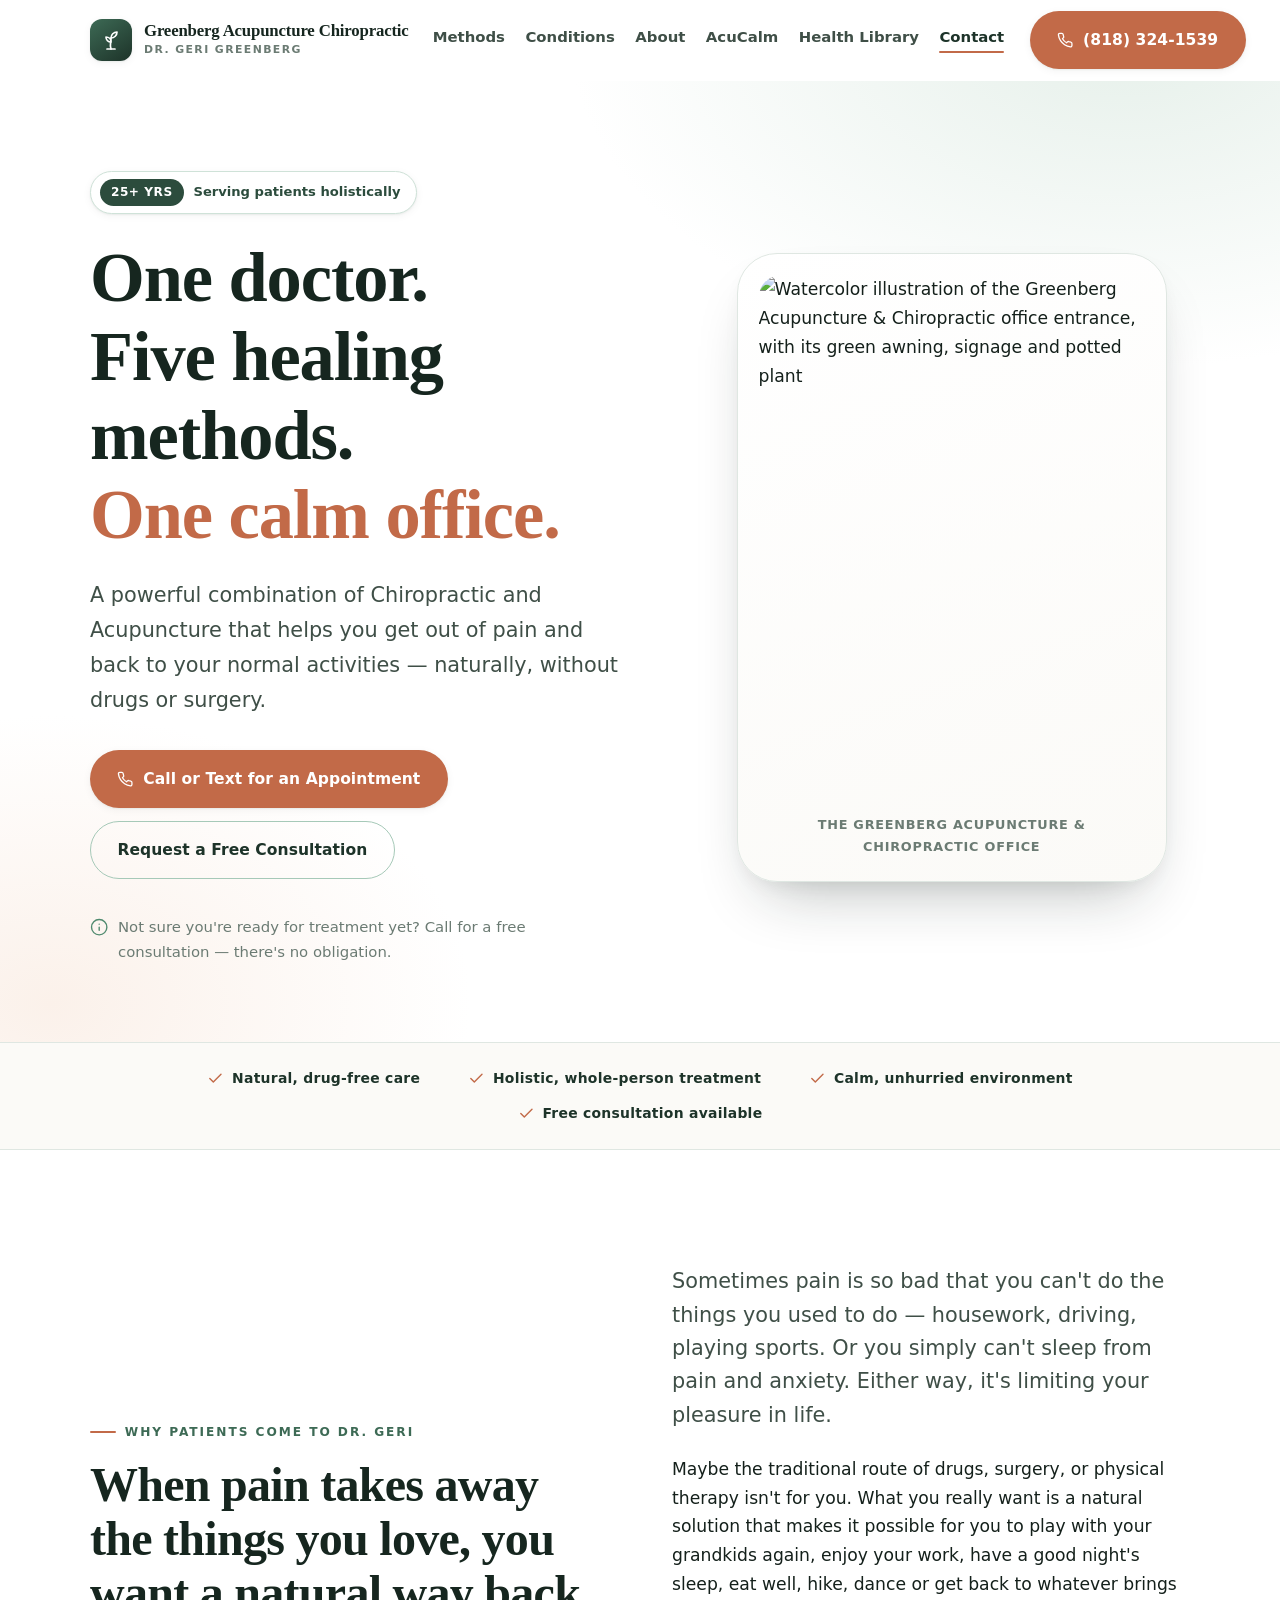
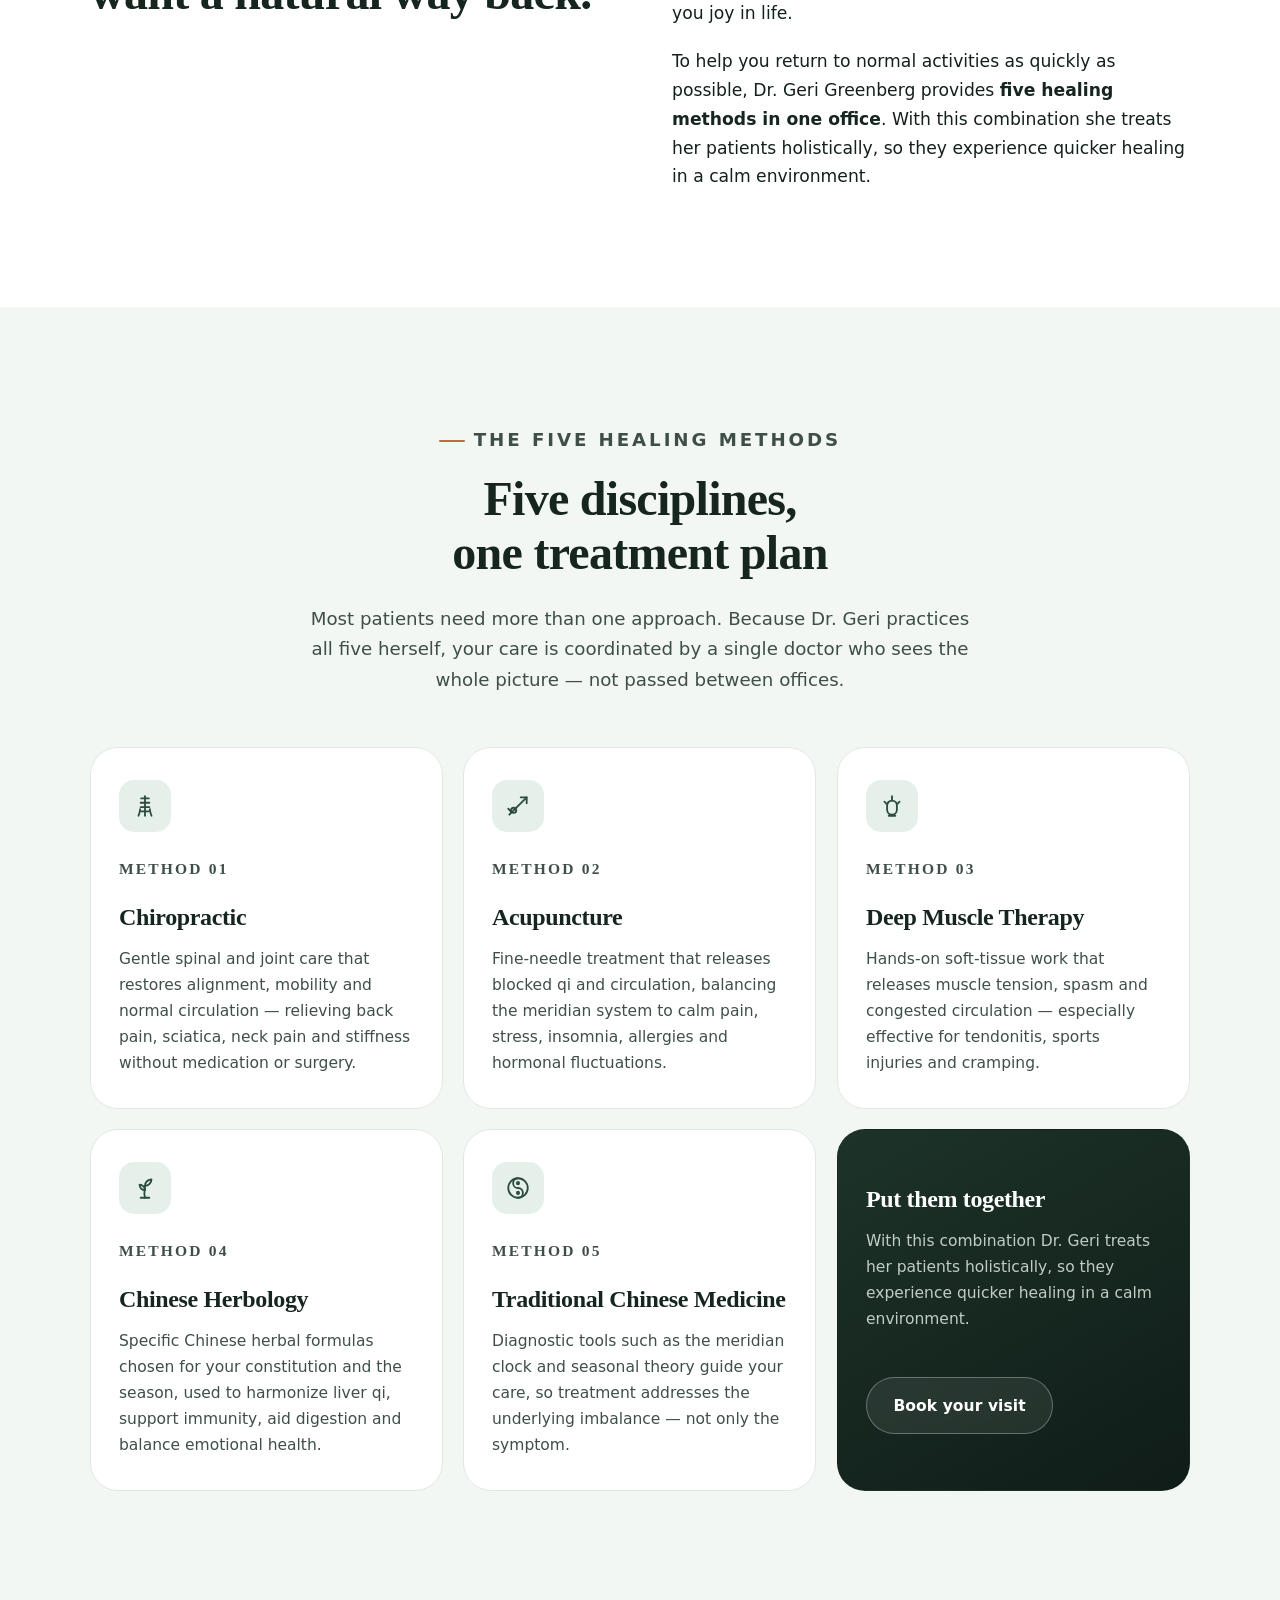
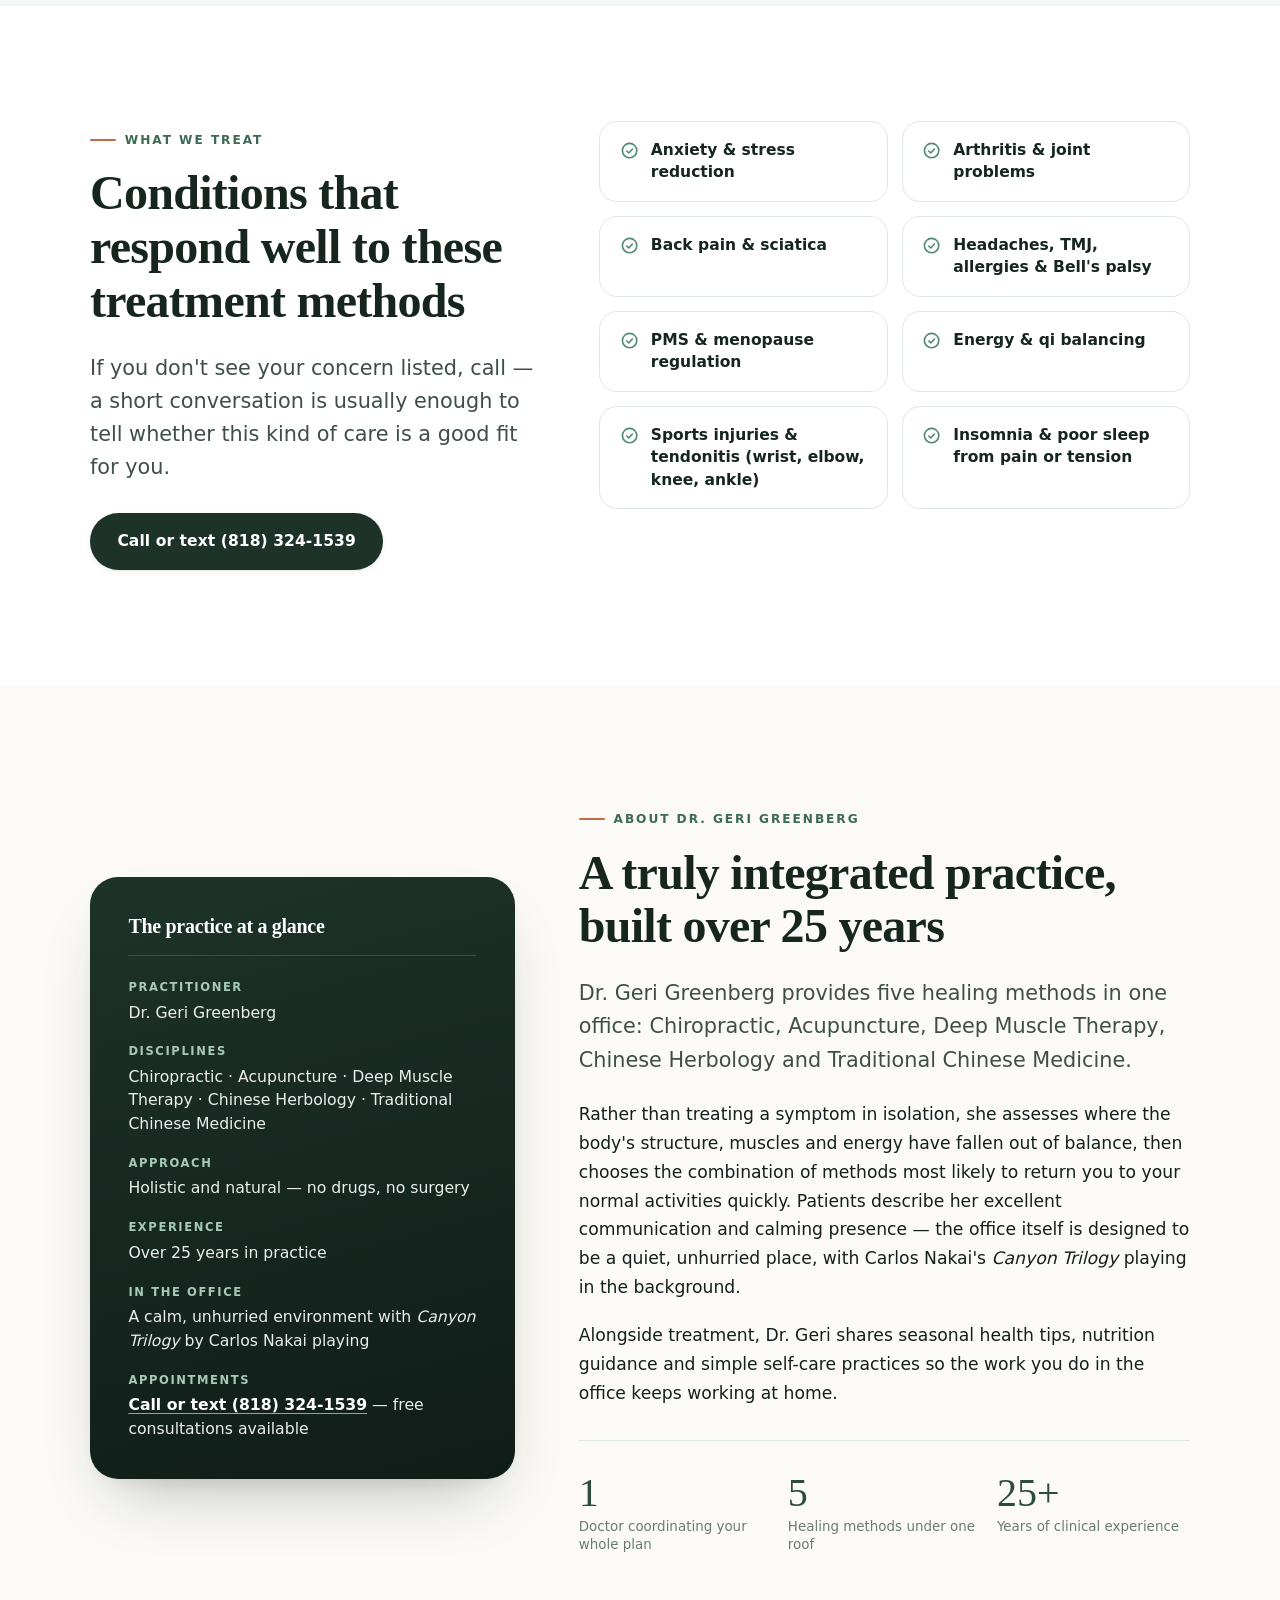
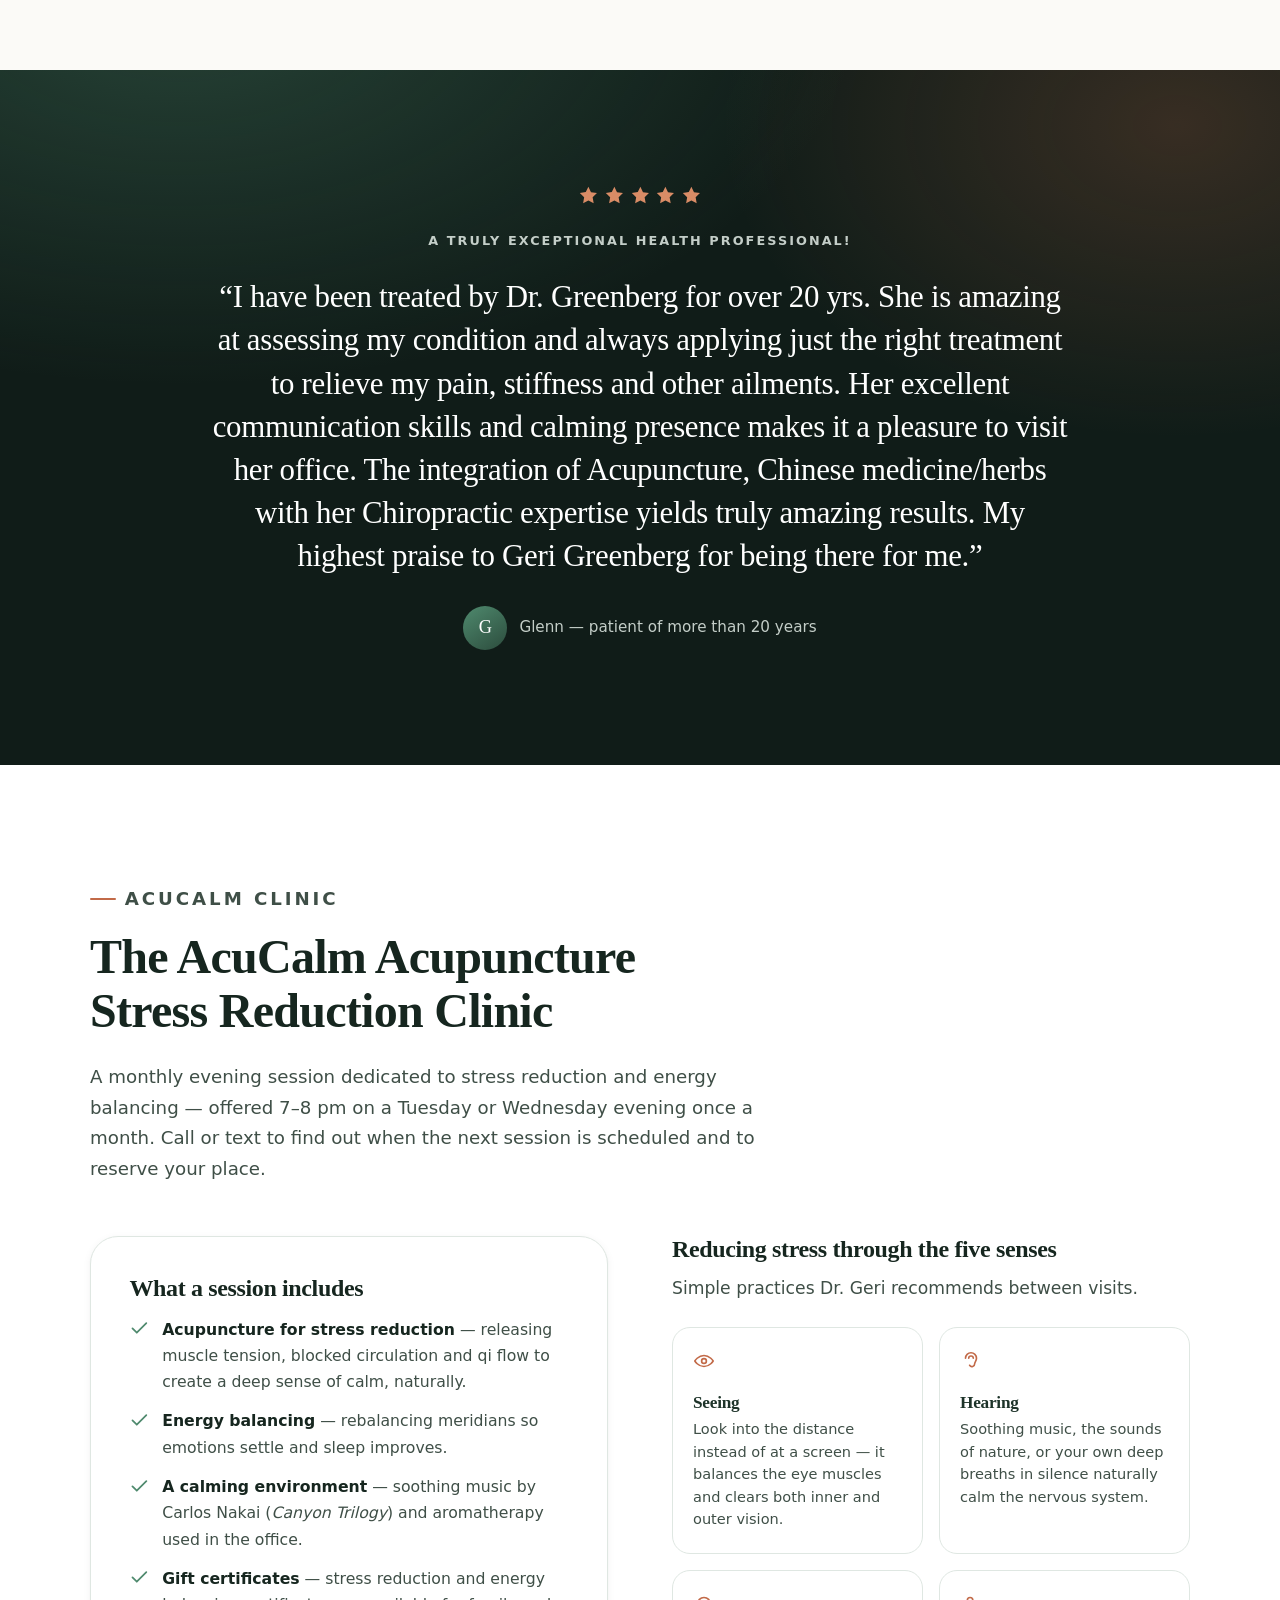
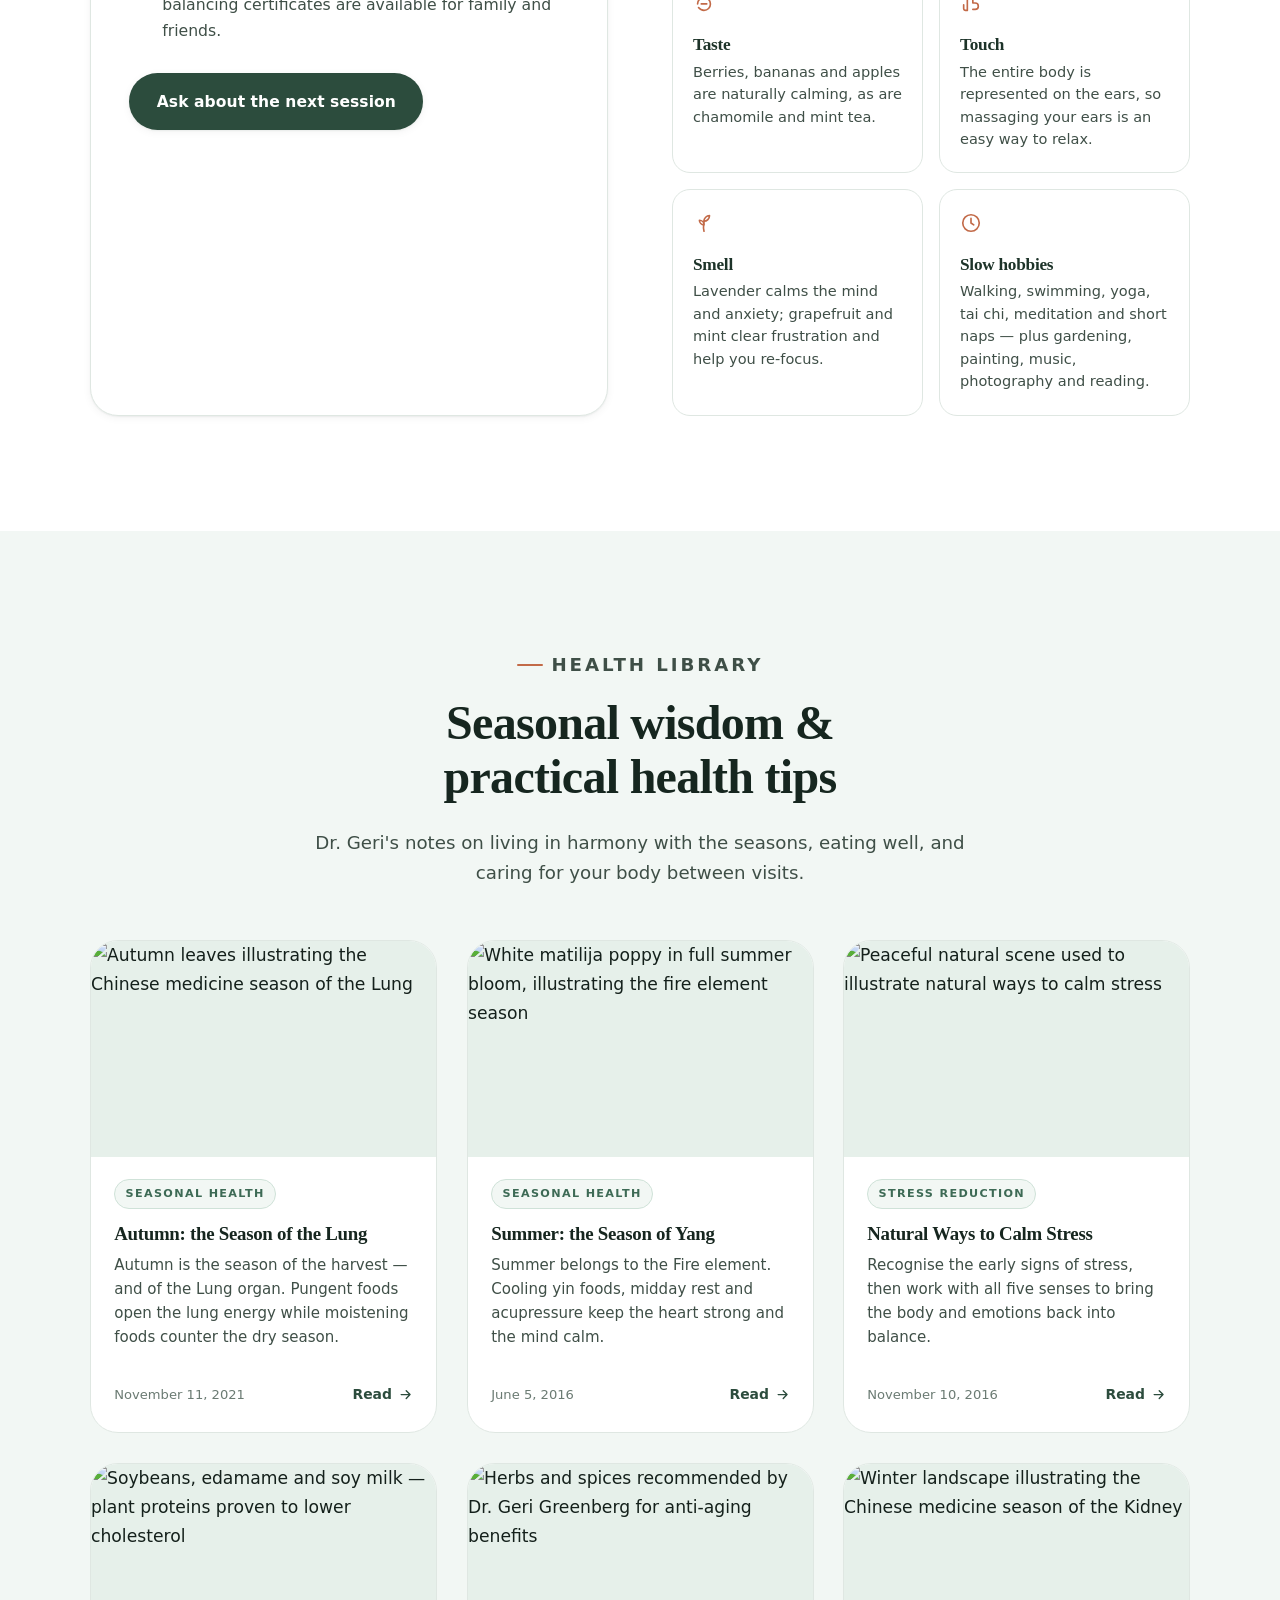
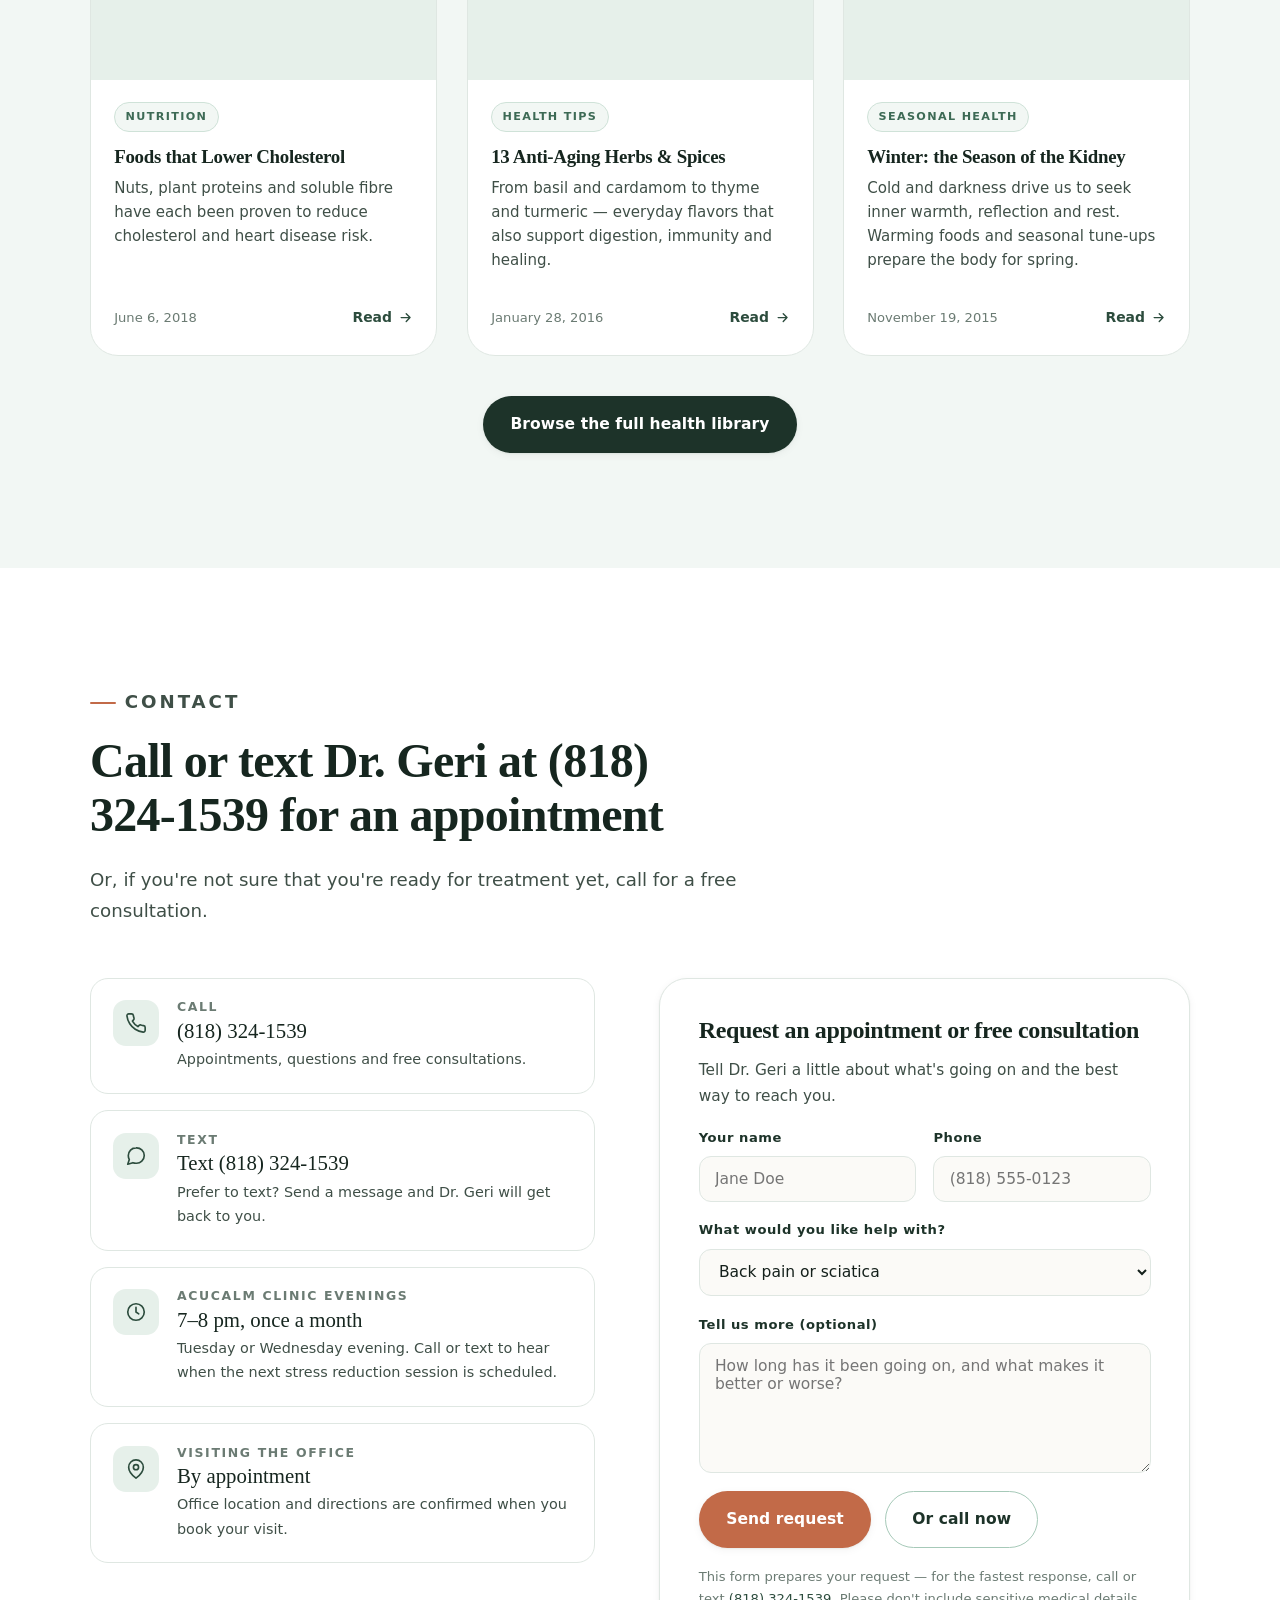
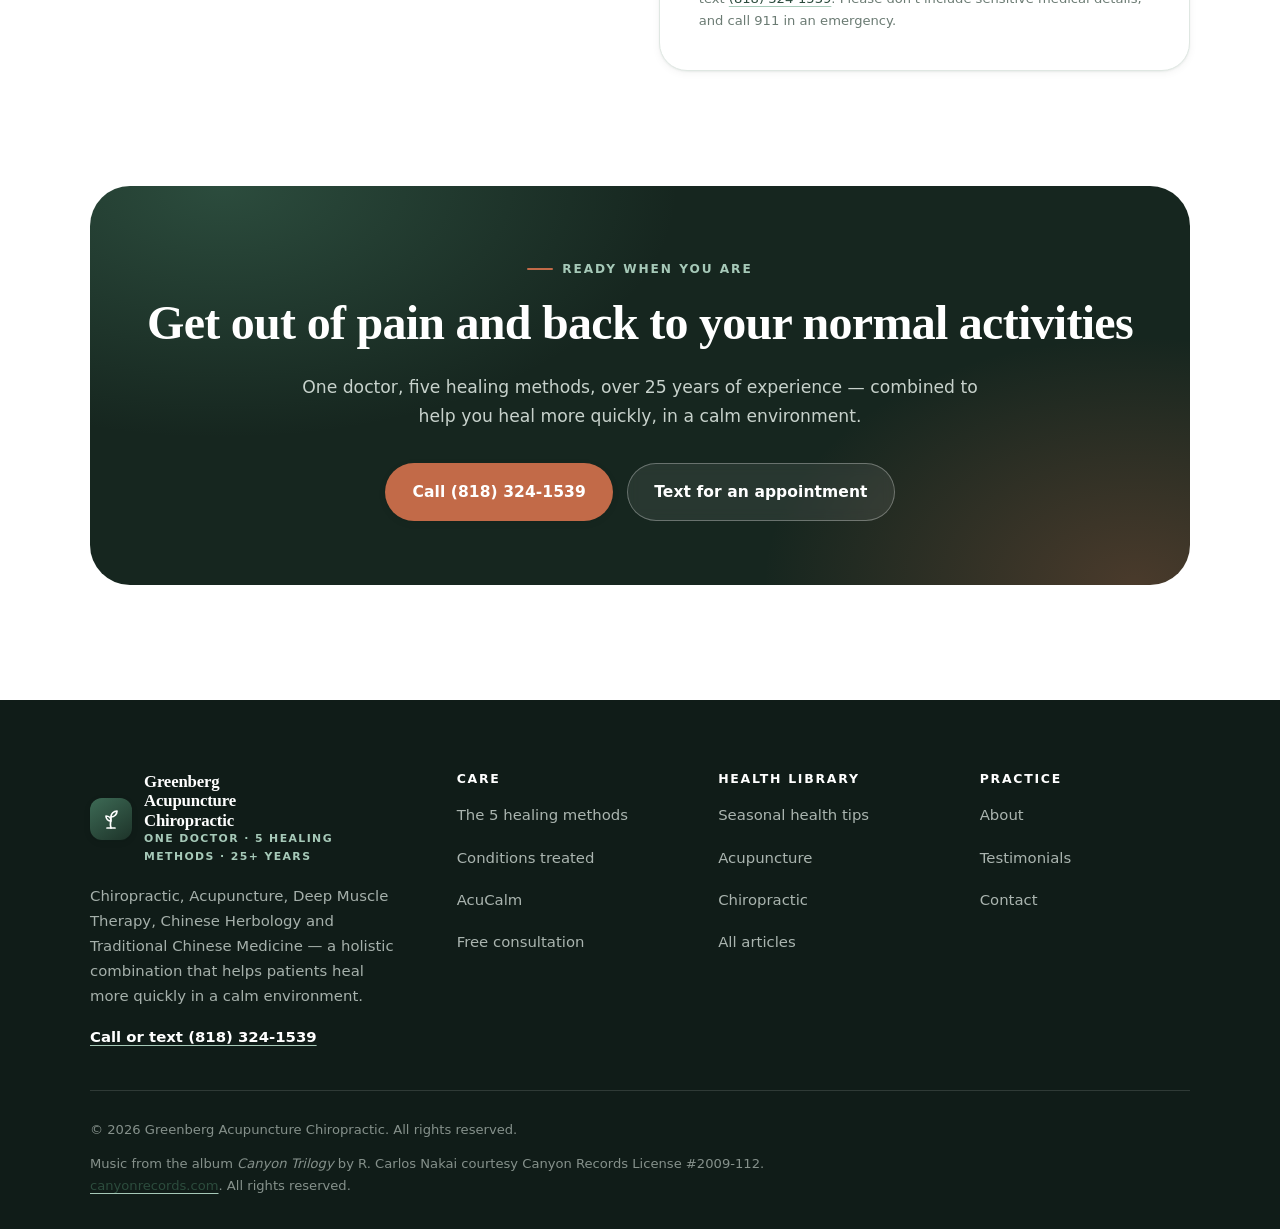
==== commit e4dee0f9: "feat: add LeadrVision chatbot and site admin" ====
--- a/index.html
+++ b/index.html
@@ -743,5 +743,6 @@
 </div>
 
 <script src="assets/js/main.js" defer></script>
+<script src="https://vision.leadrai.com/widget/loader.js" data-lv-widget data-kind="chatbot" data-widget="53cfbe61-14b9-46c5-aba8-2f21f00cbff0" async></script>
 </body>
 </html>
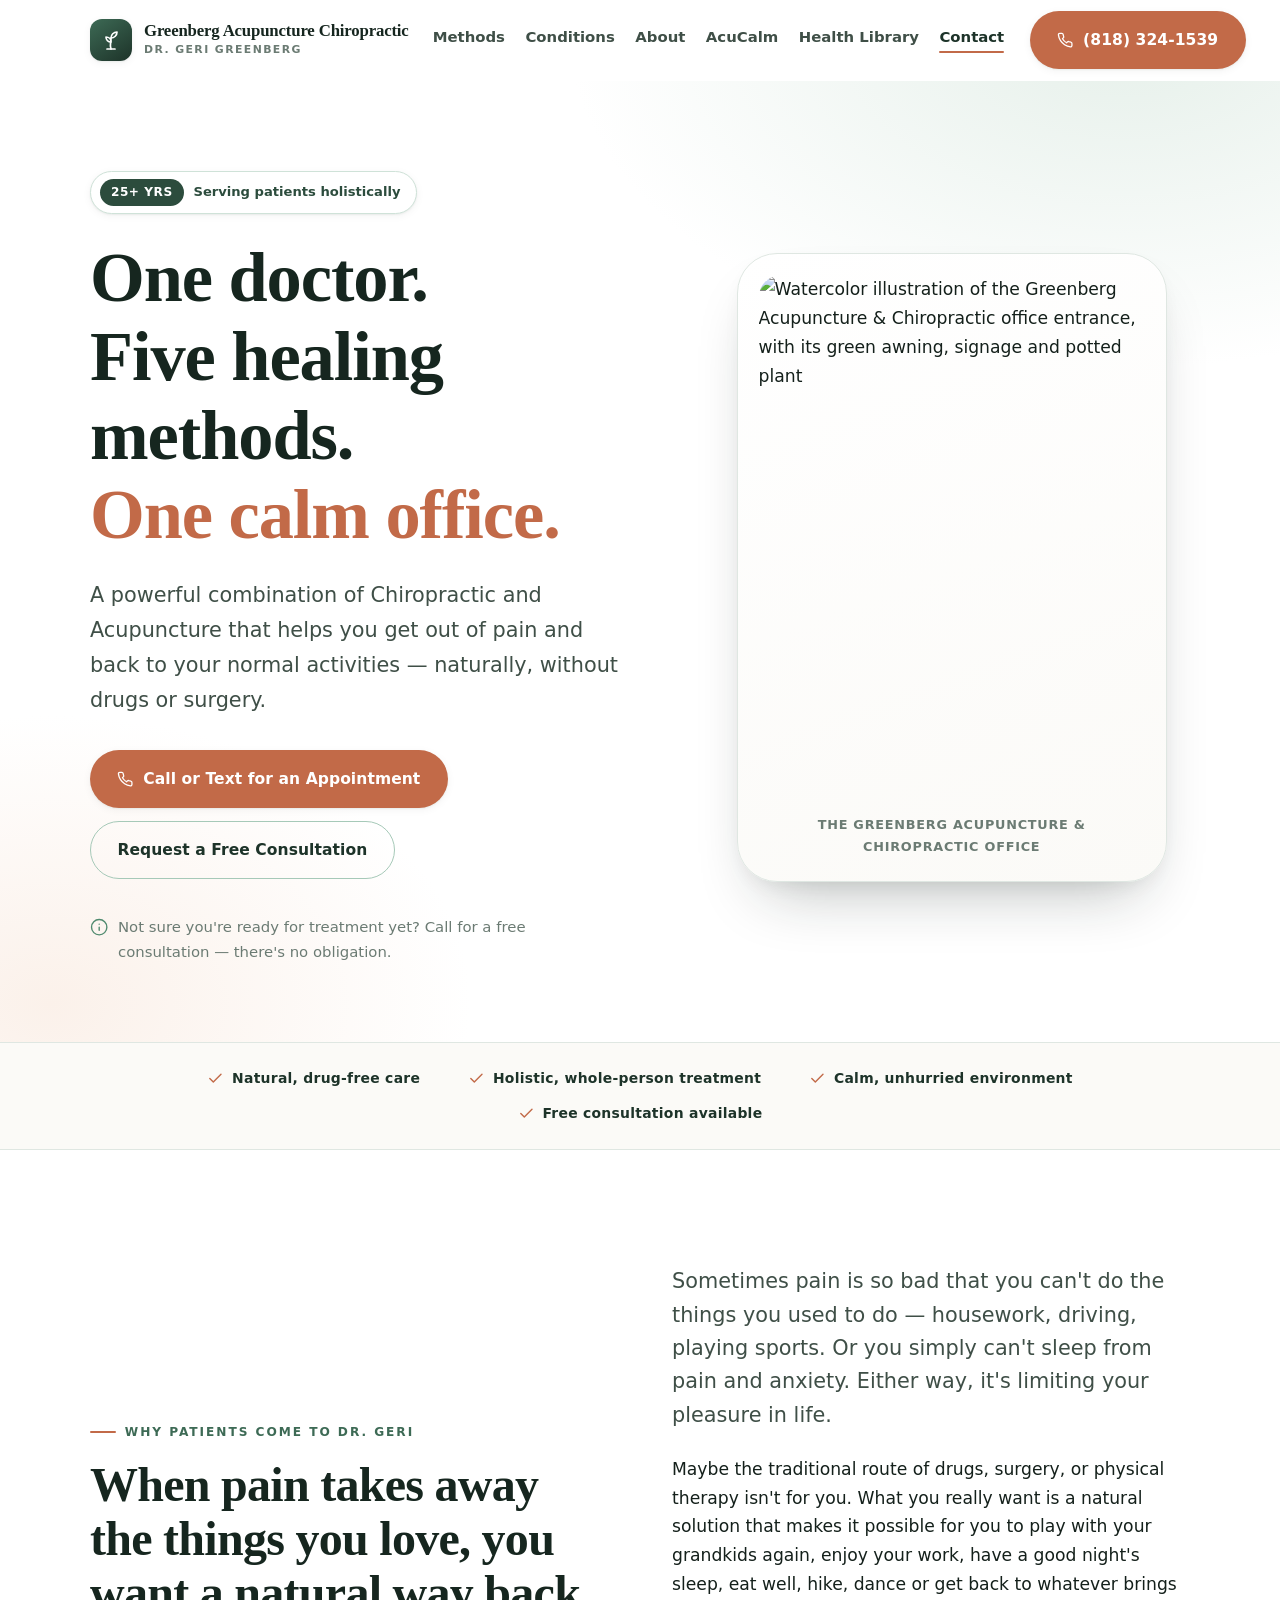
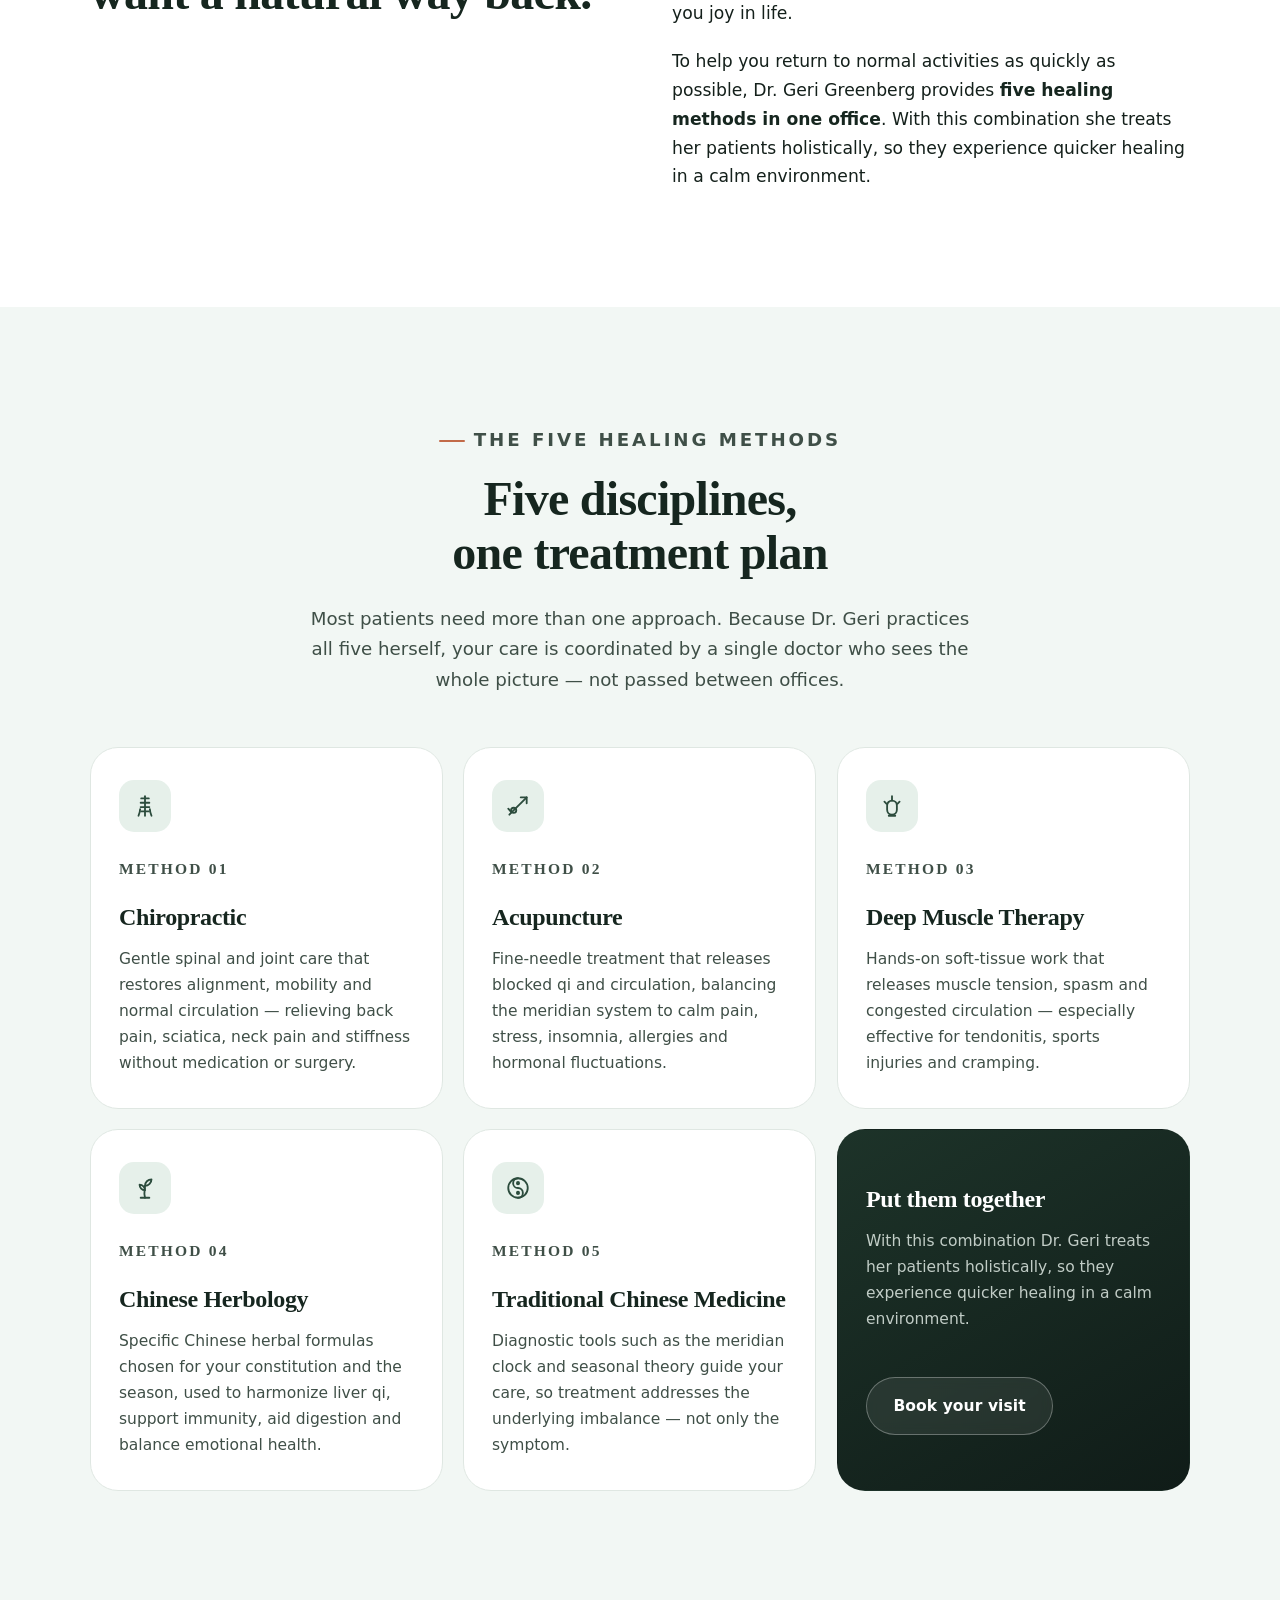
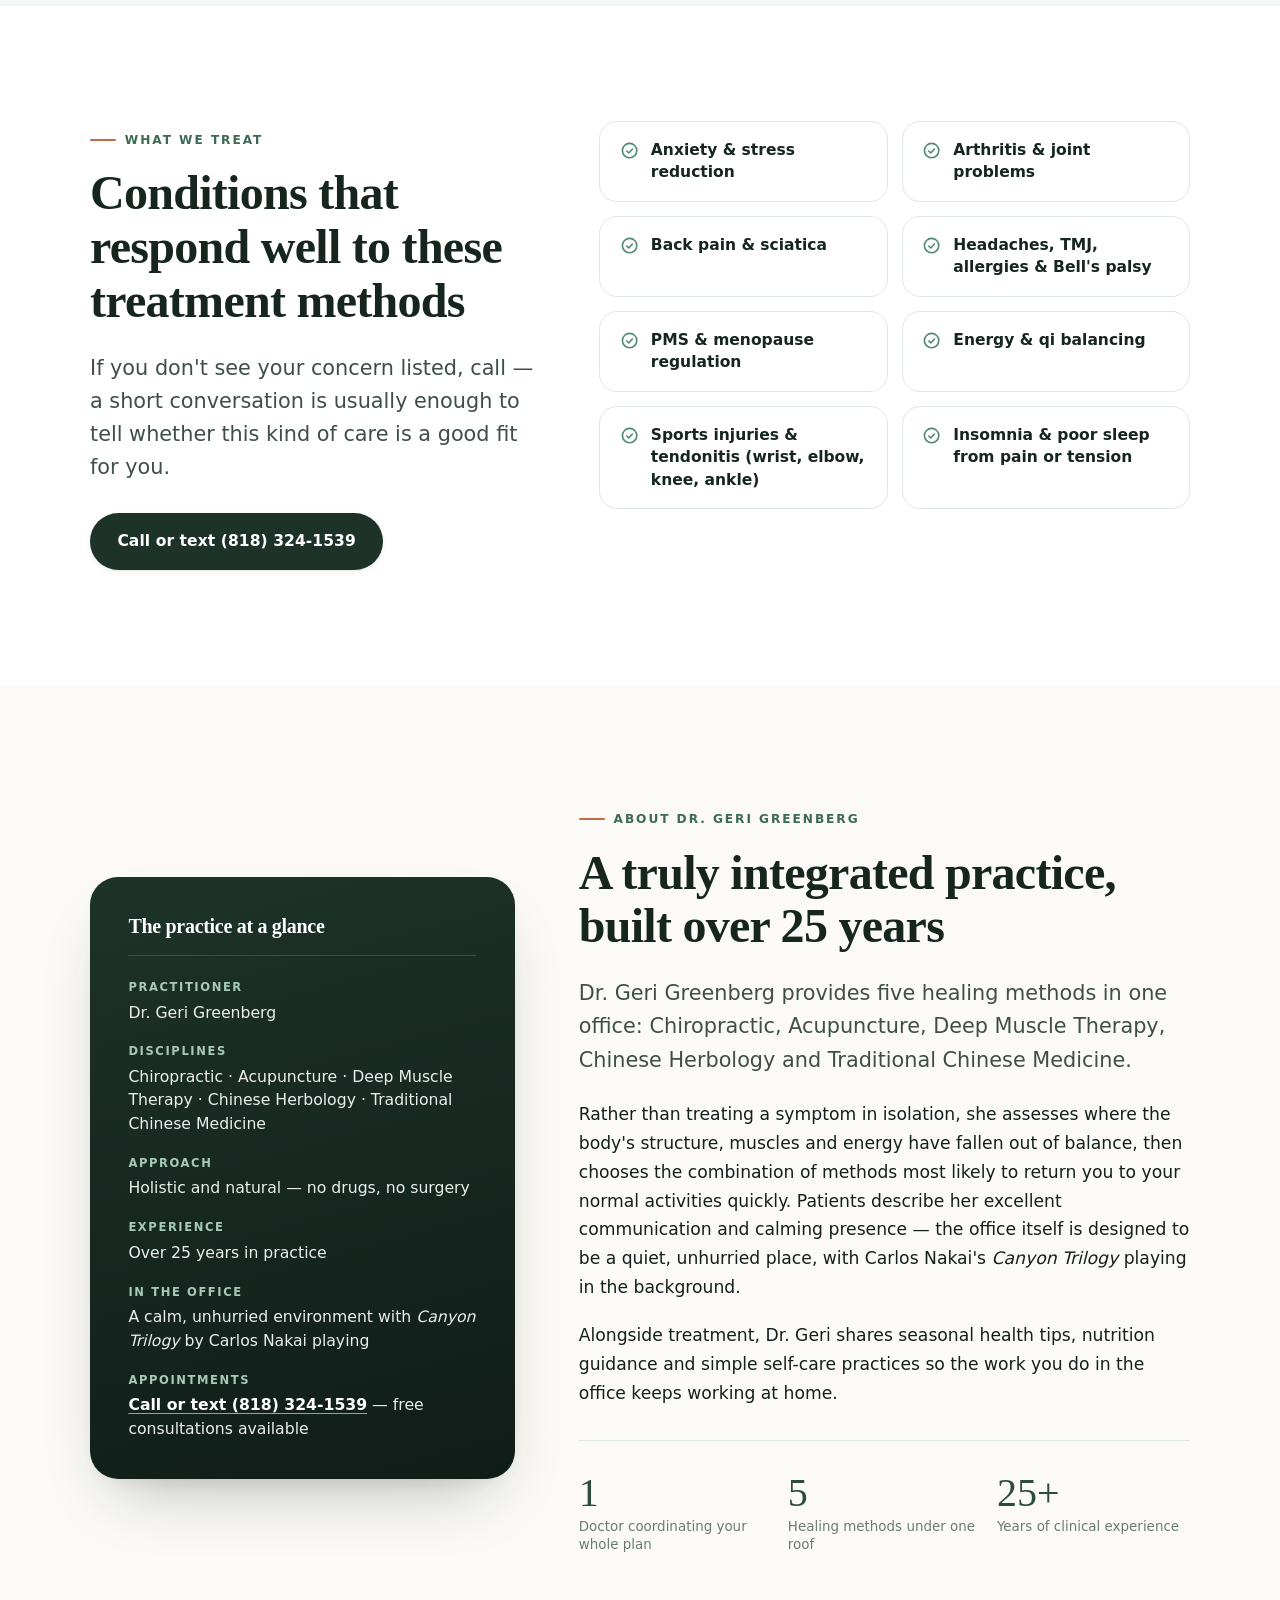
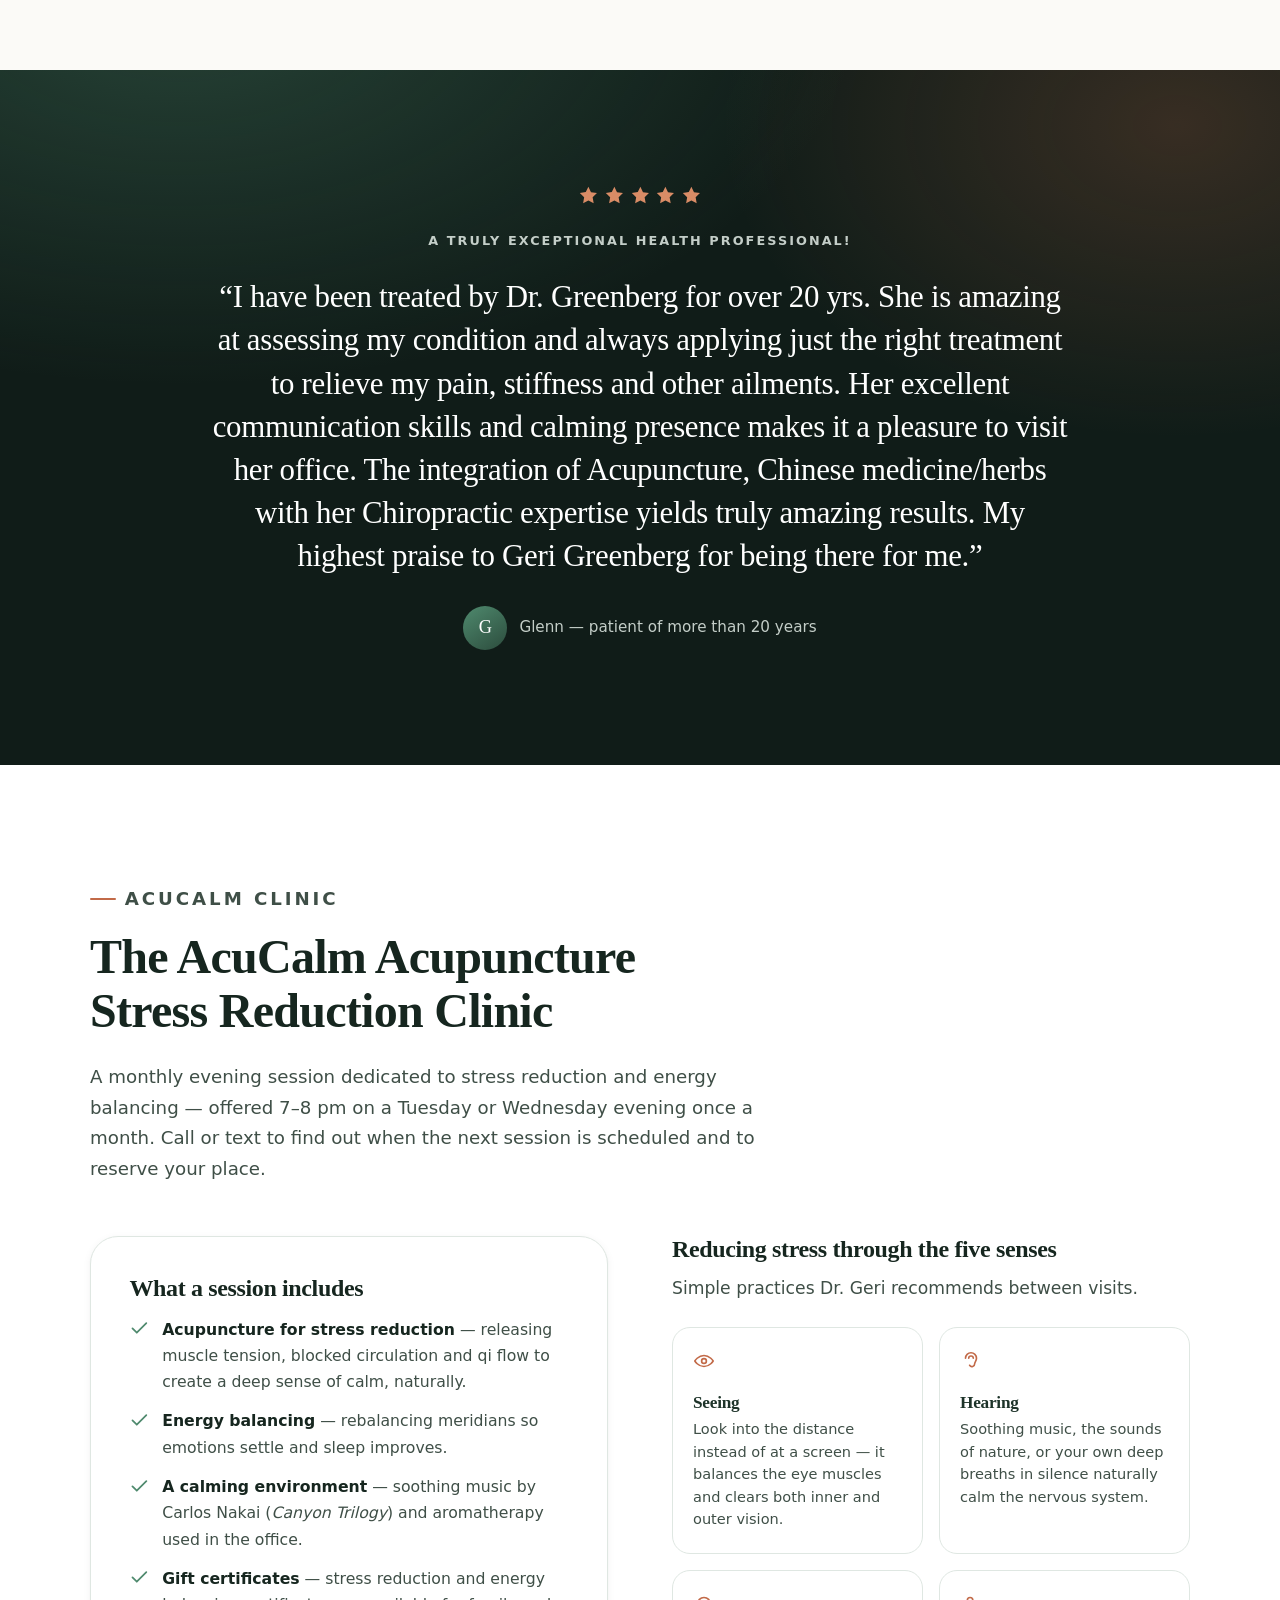
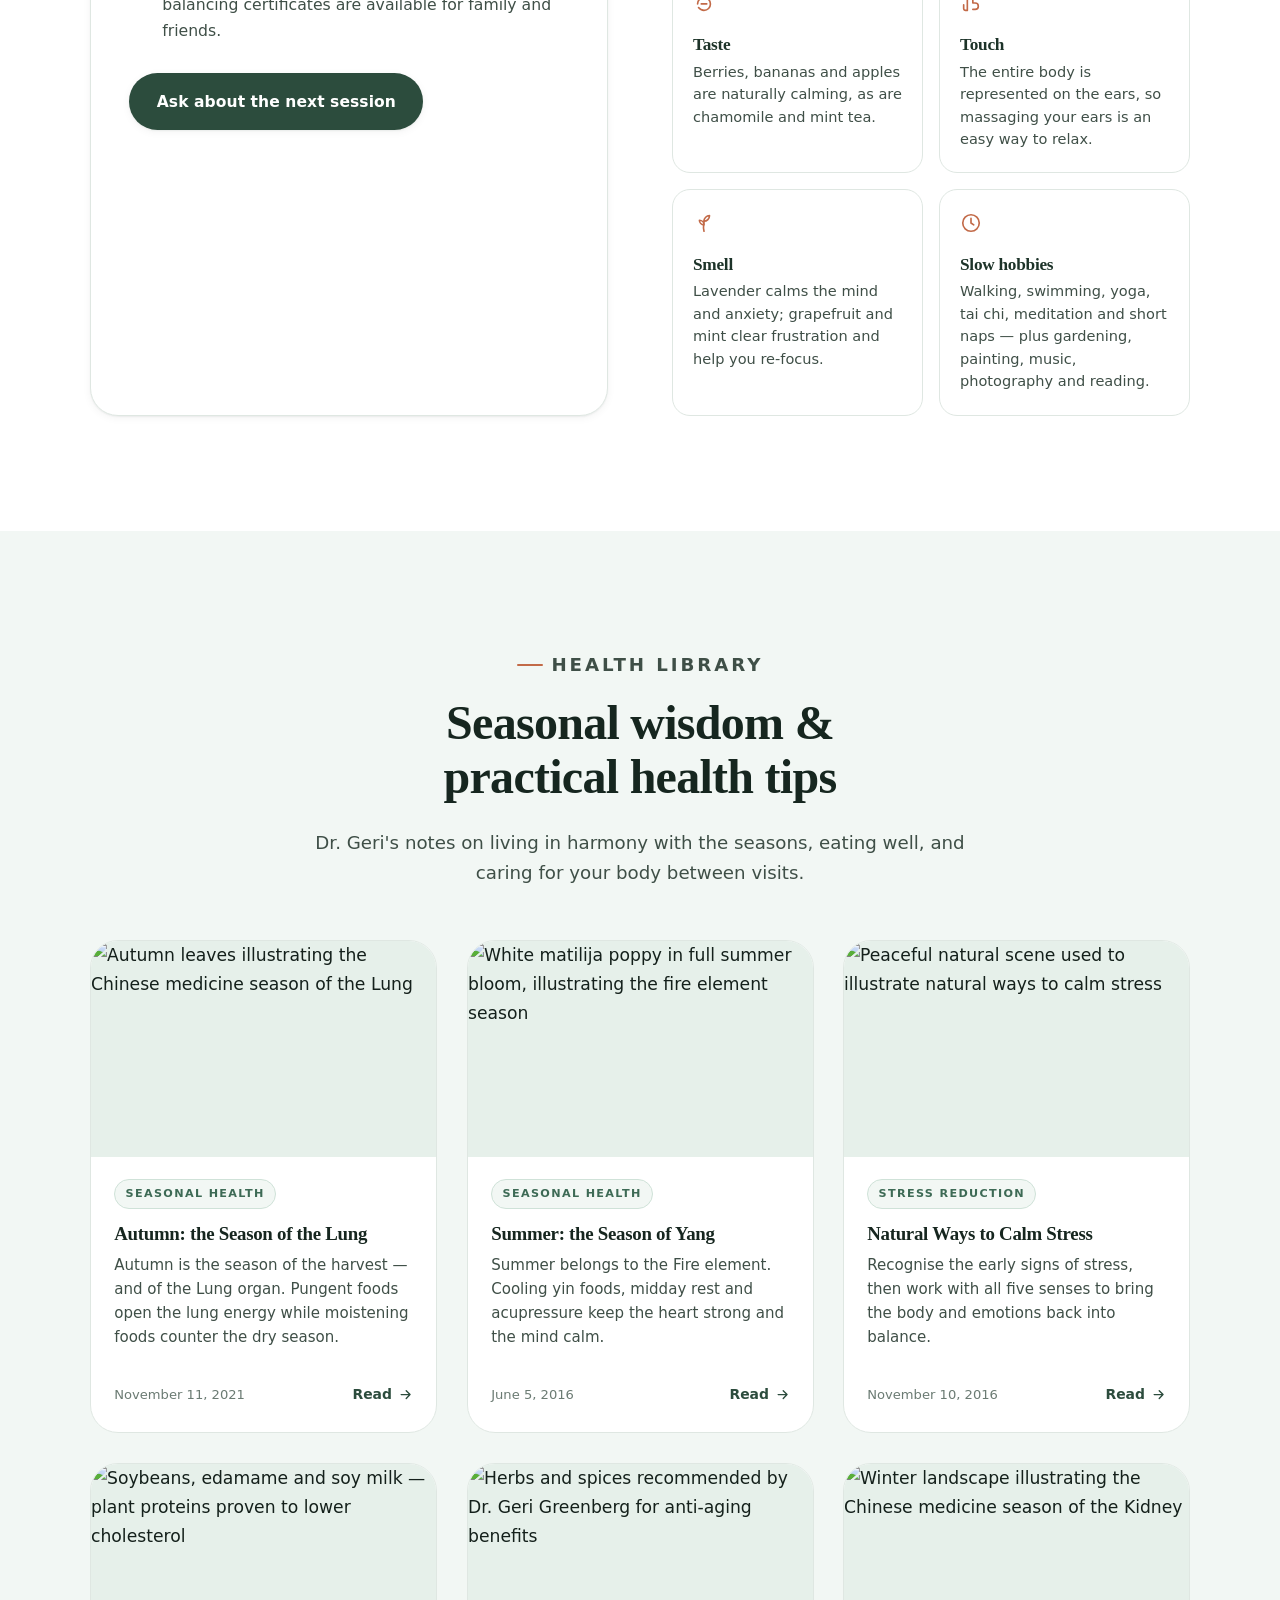
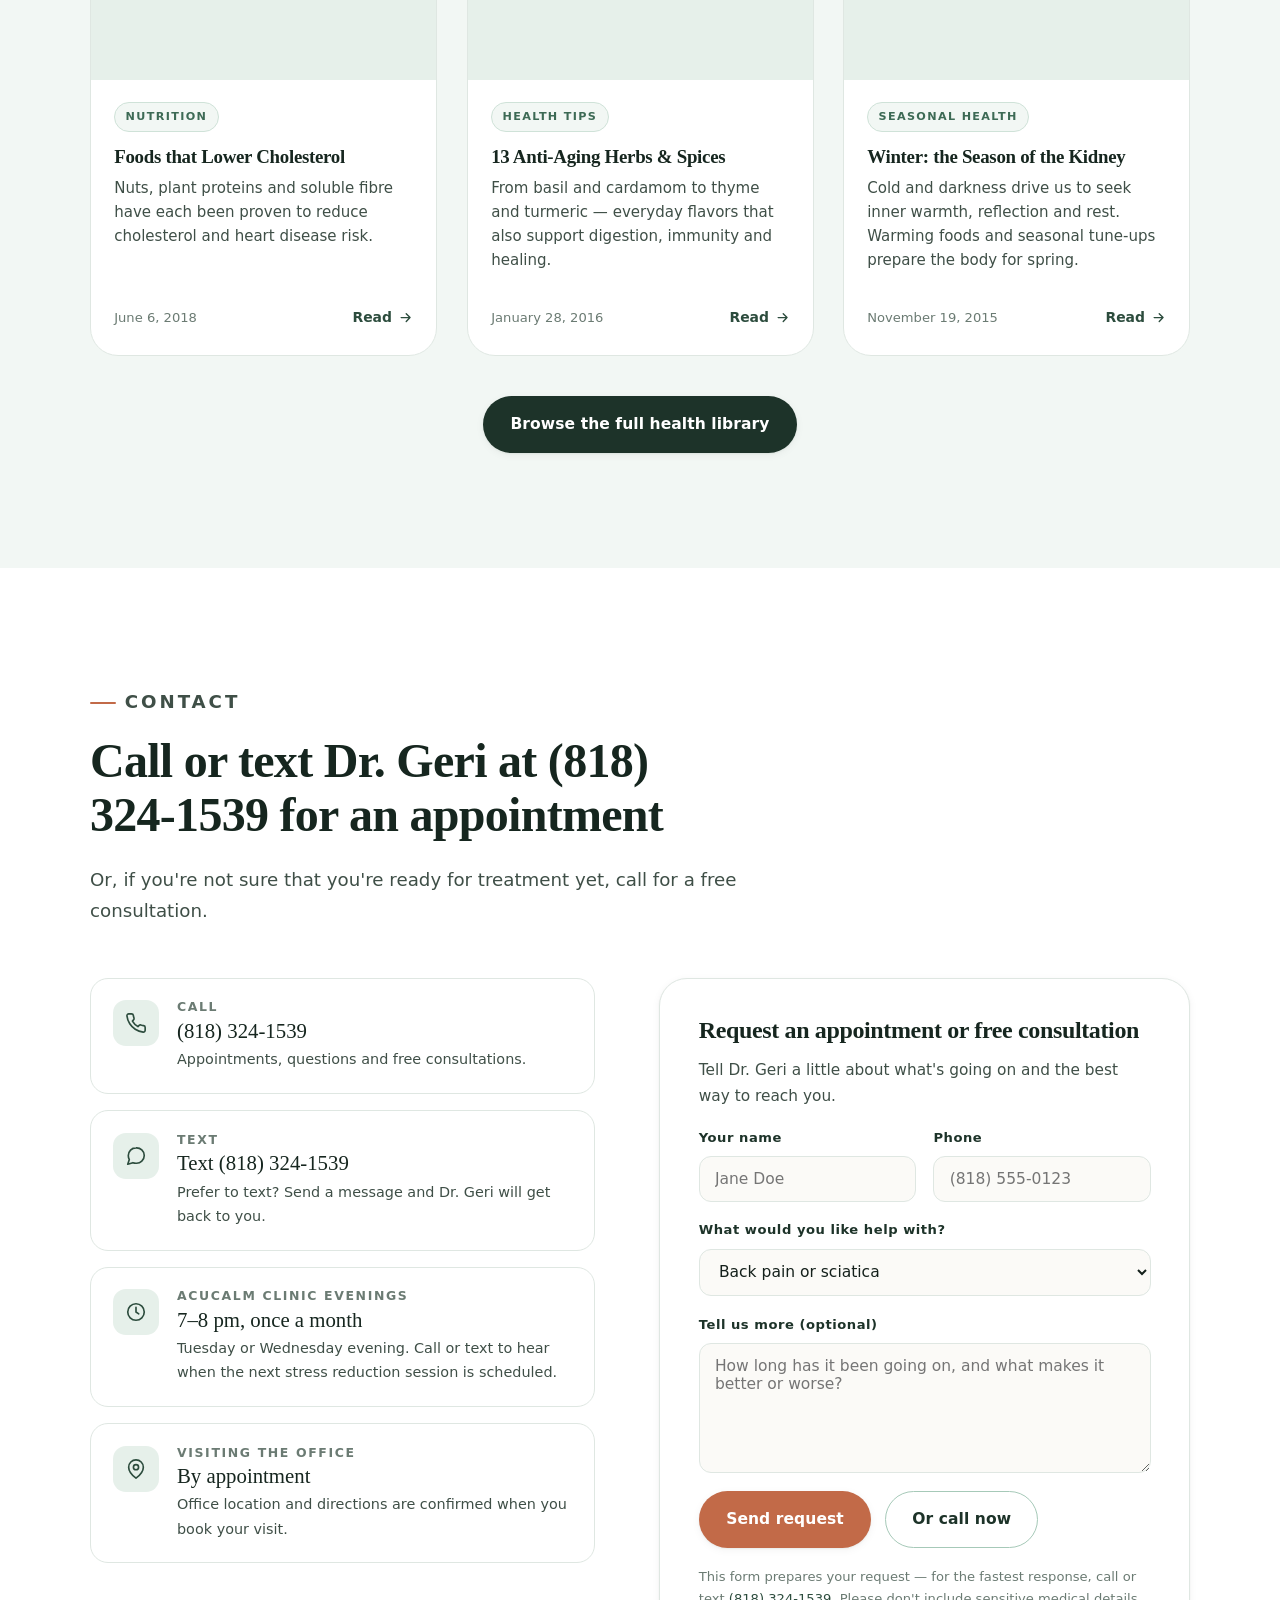
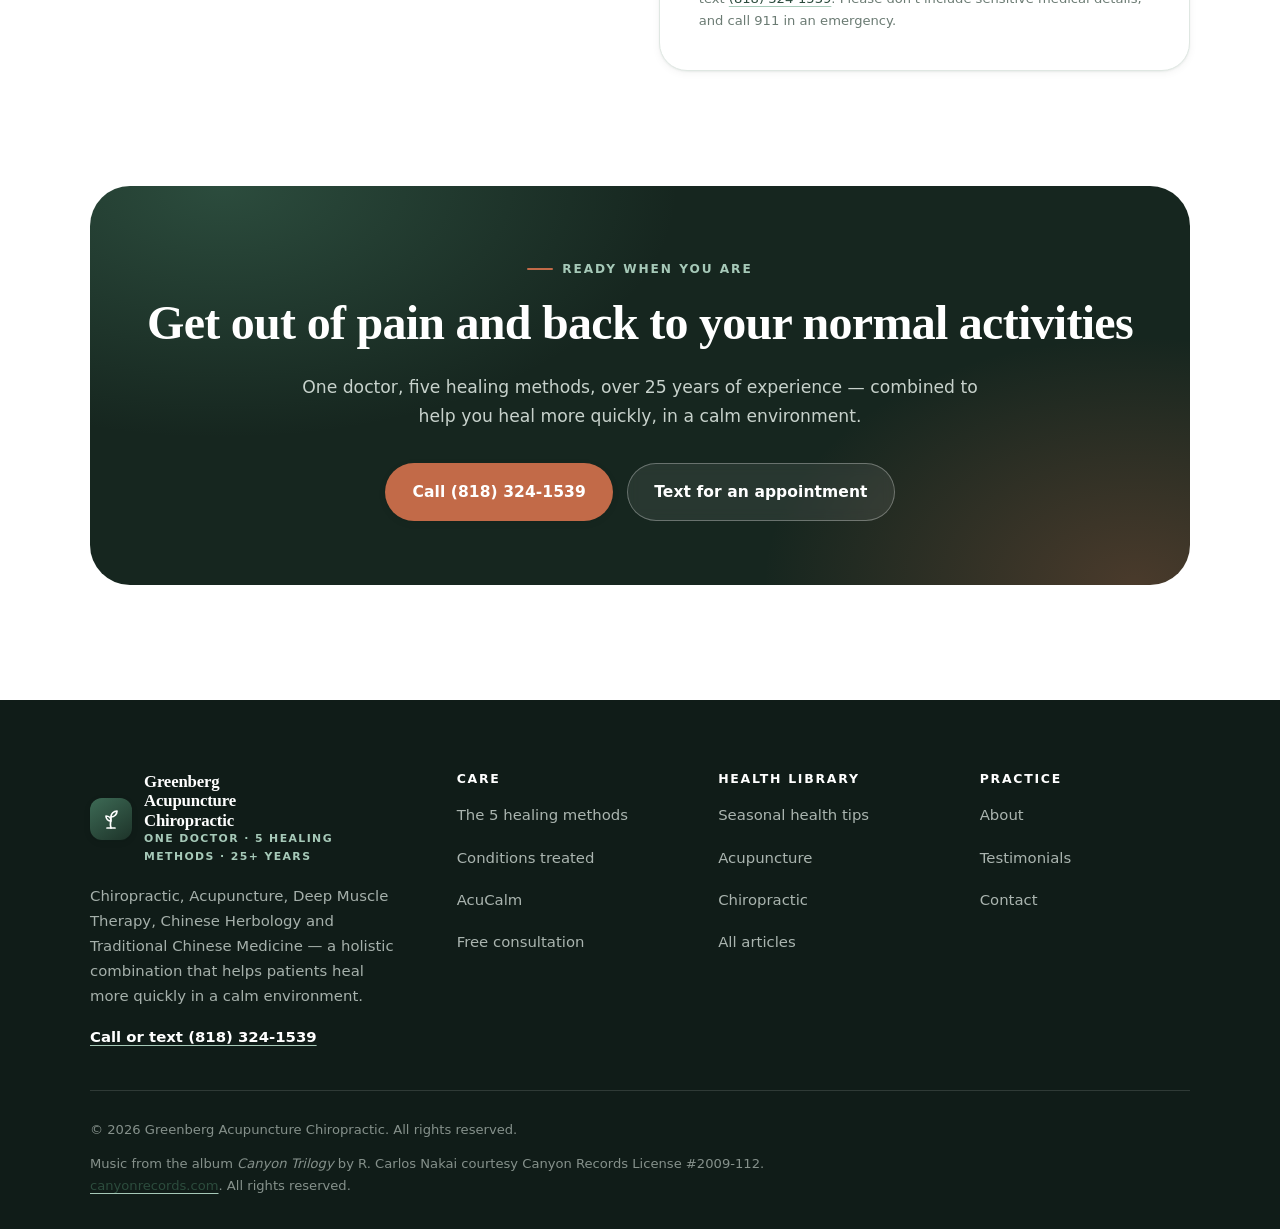
==== commit b08cd022: "feat: add LeadrVision voice widget" ====
--- a/index.html
+++ b/index.html
@@ -744,5 +744,6 @@
 
 <script src="assets/js/main.js" defer></script>
 <script src="https://vision.leadrai.com/widget/loader.js" data-lv-widget data-kind="chatbot" data-widget="53cfbe61-14b9-46c5-aba8-2f21f00cbff0" async></script>
+<script src="https://vision.leadrai.com/widget/loader.js" data-lv-widget data-kind="voice" data-widget="8d822822-e319-4ced-a792-51e79d482720" async></script>
 </body>
 </html>
